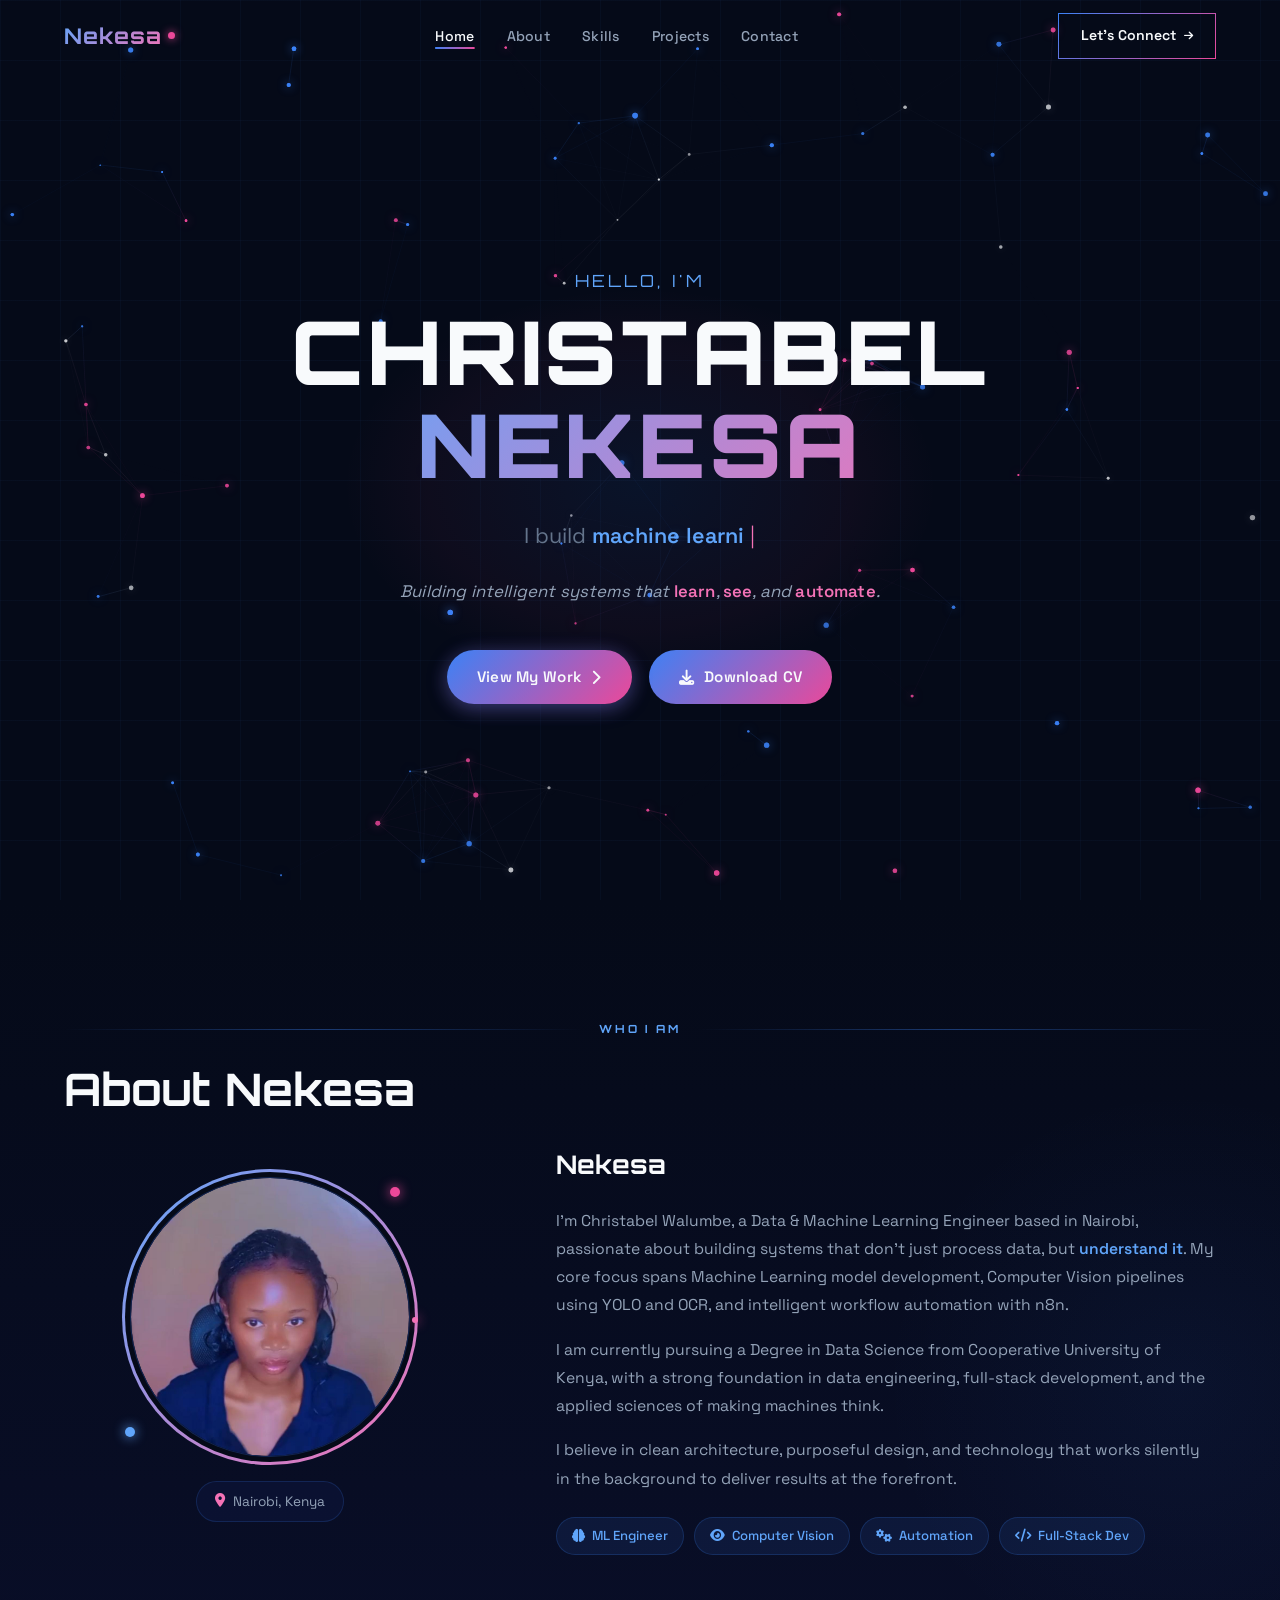
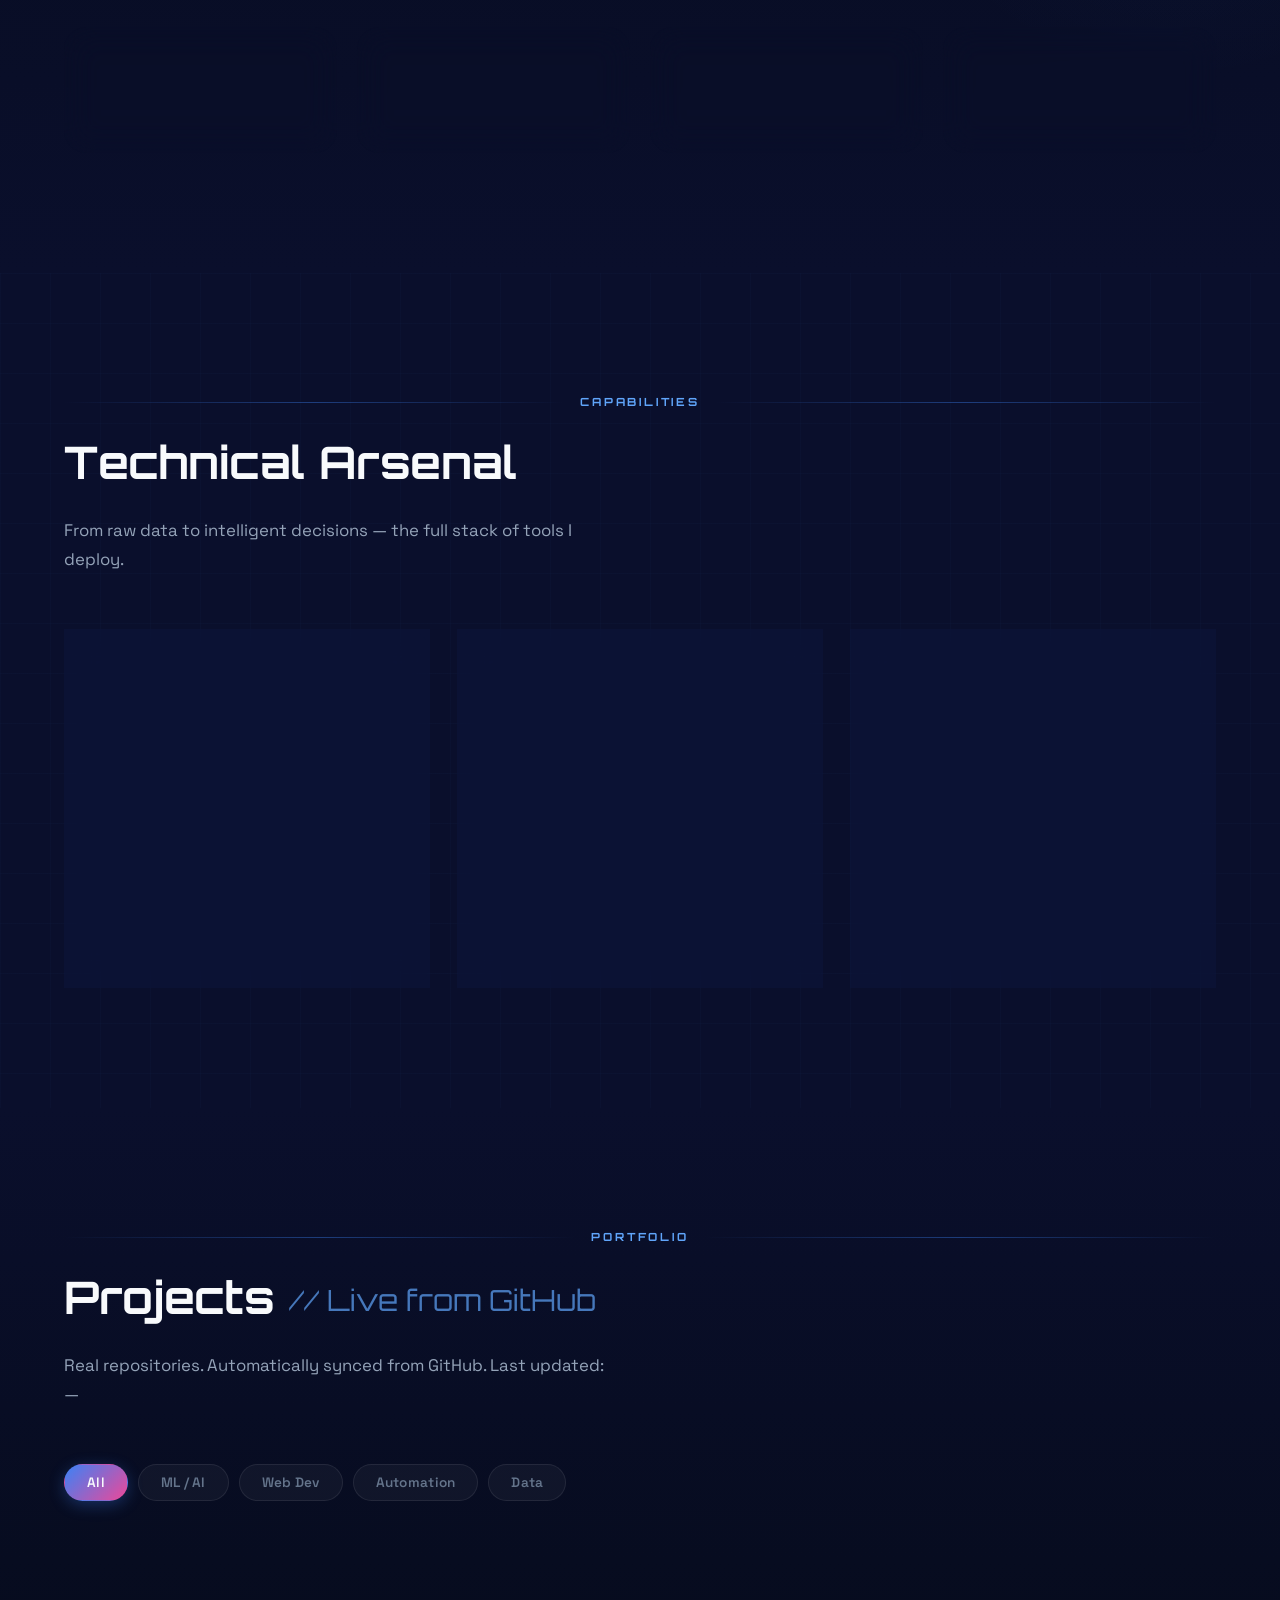
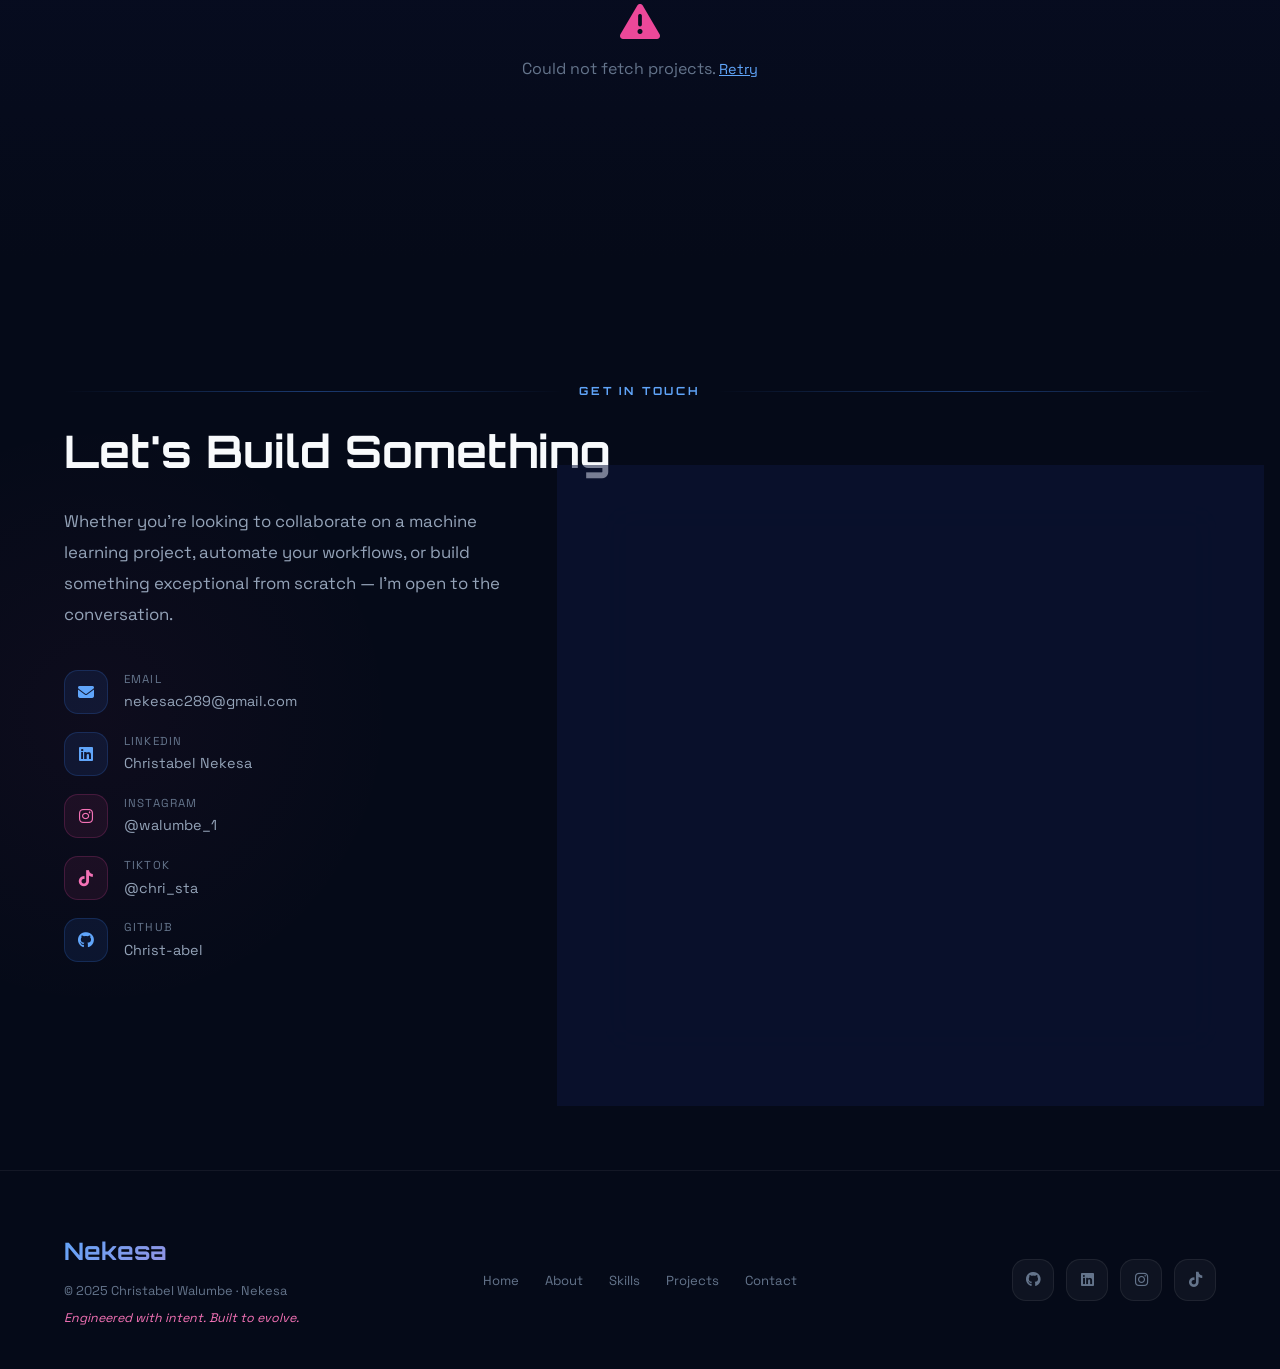
==== index.html @ a4748627 "Initialize portfolio project with profile photo and documentation" ====
<!DOCTYPE html>
<html lang="en">

<head>
  <meta charset="UTF-8" />
  <meta name="viewport" content="width=device-width, initial-scale=1.0" />
  <title>Christabel Nekesa | ML Engineer &amp; Developer</title>
  <meta name="description"
    content="Christabel Walumbe (Nekesa) — Data &amp; Machine Learning Engineer, Computer Vision Specialist, and Automation Architect based in Nairobi. Building intelligent systems that learn, see, and automate." />
  <meta name="keywords"
    content="Machine Learning Engineer, Data Engineer, Computer Vision, YOLO, n8n Automation, Python, React, Nairobi, Kenya, Software Developer" />
  <meta name="author" content="Christabel Walumbe Nekesa" />

  <!-- Open Graph -->
  <meta property="og:title" content="Christabel Nekesa | ML Engineer &amp; Developer" />
  <meta property="og:description"
    content="Building intelligent systems that learn, see, and automate. ML Engineer · Computer Vision · Automation Architect." />
  <meta property="og:type" content="website" />
  <meta property="og:url" content="https://nekesa.dev" />
  <meta property="og:image" content="./assets/og-image.png" />

  <!-- Twitter Card -->
  <meta name="twitter:card" content="summary_large_image" />
  <meta name="twitter:title" content="Christabel Nekesa | ML Engineer &amp; Developer" />
  <meta name="twitter:description" content="Building intelligent systems that learn, see, and automate." />

  <!-- Fonts -->
  <link rel="preconnect" href="https://fonts.googleapis.com" />
  <link rel="preconnect" href="https://fonts.gstatic.com" crossorigin />
  <link
    href="https://fonts.googleapis.com/css2?family=Orbitron:wght@400;600;700;900&family=Space+Grotesk:wght@300;400;500;600;700&family=Inter:wght@300;400;500;600&display=swap"
    rel="stylesheet" />

  <!-- Icons -->
  <link rel="stylesheet" href="https://cdnjs.cloudflare.com/ajax/libs/font-awesome/6.5.0/css/all.min.css" />

  <!-- Styles -->
  <link rel="stylesheet" href="./css/style.css" />
</head>

<body>

  <!-- ============================================================ NAVBAR -->
  <nav class="navbar" id="navbar" role="navigation" aria-label="Main navigation">
    <div class="nav-container">
      <a href="#home" class="nav-logo" aria-label="Nekesa Home">
        <span class="logo-text">Nekesa</span>
        <span class="logo-dot"></span>
      </a>

      <ul class="nav-links" id="nav-links" role="list">
        <li><a href="#home" class="nav-link active" data-section="home">Home</a></li>
        <li><a href="#about" class="nav-link" data-section="about">About</a></li>
        <li><a href="#skills" class="nav-link" data-section="skills">Skills</a></li>
        <li><a href="#projects" class="nav-link" data-section="projects">Projects</a></li>
        <li><a href="#contact" class="nav-link" data-section="contact">Contact</a></li>
      </ul>

      <a href="#contact" class="nav-cta" id="nav-cta-btn" aria-label="Let's Connect">
        <span>Let's Connect</span>
        <i class="fas fa-arrow-right" aria-hidden="true"></i>
      </a>

      <button class="hamburger" id="hamburger" aria-label="Toggle mobile menu" aria-expanded="false"
        aria-controls="nav-links">
        <span class="ham-line"></span>
        <span class="ham-line"></span>
        <span class="ham-line"></span>
      </button>
    </div>
  </nav>

  <!-- ============================================================ MOBILE MENU OVERLAY -->
  <div class="mobile-menu-overlay" id="mobile-overlay" aria-hidden="true">
    <ul class="mobile-nav-links" role="list">
      <li><a href="#home" class="mobile-nav-link">Home</a></li>
      <li><a href="#about" class="mobile-nav-link">About</a></li>
      <li><a href="#skills" class="mobile-nav-link">Skills</a></li>
      <li><a href="#projects" class="mobile-nav-link">Projects</a></li>
      <li><a href="#contact" class="mobile-nav-link">Contact</a></li>
    </ul>
    <a href="#contact" class="mobile-cta">Let's Connect</a>
  </div>

  <!-- ============================================================ HERO -->
  <section class="hero" id="home" aria-label="Hero section">
    <canvas id="hero-canvas" aria-hidden="true"></canvas>
    <div class="hero-grid-overlay" aria-hidden="true"></div>

    <div class="hero-content">
      <div class="hero-greeting" data-aos="fade-up" data-aos-delay="100">
        <span class="greeting-line">Hello, I'm</span>
      </div>

      <h1 class="hero-name" data-aos="fade-up" data-aos-delay="200">
        CHRISTABEL<br /><span class="name-accent">NEKESA</span>
      </h1>

      <div class="hero-typewriter" data-aos="fade-up" data-aos-delay="400" aria-live="polite">
        <span class="typewriter-prefix">I build </span>
        <span class="typewriter-text" id="typewriter-text" aria-label="Dynamic role title"></span>
        <span class="typewriter-cursor" aria-hidden="true">|</span>
      </div>

      <p class="hero-tagline" data-aos="fade-up" data-aos-delay="600">
        Building intelligent systems that <em>learn</em>, <em>see</em>, and <em>automate</em>.
      </p>

      <div class="hero-ctas" data-aos="fade-up" data-aos-delay="800">
        <a href="#projects" class="btn btn-primary" id="view-work-btn">
          <span>View My Work</span>
          <i class="fas fa-chevron-right" aria-hidden="true"></i>
        </a>
        <a href="./assets/CV_Christabel_Nekesa.html" class="btn btn-secondary" id="download-cv-btn"
          download="CV_Christabel_Nekesa.html" target="_blank" aria-label="Download CV">
          <i class="fas fa-download" aria-hidden="true"></i>
          <span>Download CV</span>
        </a>
      </div>
    </div>

  </section>

  <!-- ============================================================ ABOUT -->
  <section class="about section" id="about" aria-label="About section">
    <div class="section-bg-decoration" aria-hidden="true"></div>
    <div class="container">
      <div class="section-label" data-aos="fade-up">
        <span class="label-line"></span>
        <span class="label-text">WHO I AM</span>
        <span class="label-line"></span>
      </div>
      <h2 class="section-title" data-aos="fade-up" data-aos-delay="100">About Nekesa</h2>

      <div class="about-grid">
        <!-- Left: Photo -->
        <div class="about-photo-col" data-aos="fade-right" data-aos-delay="200">
          <div class="photo-wrapper">
            <div class="photo-ring" aria-hidden="true"></div>
            <div class="photo-placeholder" aria-label="Profile photo of Christabel Nekesa">
              <img src="./assets/profile.jpeg" alt="Christabel Nekesa — ML Engineer & Developer" class="profile-photo"
                width="280" height="280" />
            </div>
            <div class="photo-decorations" aria-hidden="true">
              <div class="deco-dot deco-dot-1"></div>
              <div class="deco-dot deco-dot-2"></div>
              <div class="deco-dot deco-dot-3"></div>
              <div class="deco-circuit"></div>
            </div>
          </div>

          <div class="location-badge" data-aos="fade-up" data-aos-delay="400">
            <i class="fas fa-map-marker-alt" aria-hidden="true"></i>
            <span>Nairobi, Kenya</span>
          </div>
        </div>

        <!-- Right: Bio -->
        <div class="about-bio-col" data-aos="fade-left" data-aos-delay="300">
          <div class="bio-header">
            <h3 class="bio-name">Nekesa</h3>
          </div>

          <p class="bio-text">
            I'm Christabel Walumbe, a Data &amp; Machine Learning Engineer based in Nairobi, passionate about building
            systems that don't just process data, but <strong>understand it</strong>. My core focus spans Machine
            Learning model development, Computer Vision pipelines using YOLO and OCR, and intelligent workflow
            automation with n8n.
          </p>
          <p class="bio-text">
            I am currently pursuing a Degree in Data Science from Cooperative University of Kenya, with a strong
            foundation in data engineering, full-stack development, and the applied sciences of making machines think.
          </p>
          <p class="bio-text">
            I believe in clean architecture, purposeful design, and technology that works silently in the background to
            deliver results at the forefront.
          </p>

          <div class="bio-tags">
            <span class="bio-tag"><i class="fas fa-brain" aria-hidden="true"></i> ML Engineer</span>
            <span class="bio-tag"><i class="fas fa-eye" aria-hidden="true"></i> Computer Vision</span>
            <span class="bio-tag"><i class="fas fa-cogs" aria-hidden="true"></i> Automation</span>
            <span class="bio-tag"><i class="fas fa-code" aria-hidden="true"></i> Full-Stack Dev</span>
          </div>
        </div>
      </div>

      <!-- Stat Cards -->
      <div class="stat-cards" data-aos="fade-up" data-aos-delay="400">
        <div class="stat-card glass-card" id="stat-ml">
          <div class="stat-icon"><i class="fas fa-brain" aria-hidden="true"></i></div>
          <div class="stat-content">
            <div class="stat-number" data-target="12">0</div>
            <div class="stat-label">ML &amp; Computer Vision Projects</div>
          </div>
        </div>
        <div class="stat-card glass-card" id="stat-automation">
          <div class="stat-icon"><i class="fas fa-robot" aria-hidden="true"></i></div>
          <div class="stat-content">
            <div class="stat-number" data-target="20">0</div>
            <div class="stat-label">n8n Automation Workflows</div>
          </div>
        </div>
        <div class="stat-card glass-card" id="stat-web">
          <div class="stat-icon"><i class="fas fa-globe" aria-hidden="true"></i></div>
          <div class="stat-content">
            <div class="stat-number" data-target="15">0</div>
            <div class="stat-label">Web &amp; Software Applications</div>
          </div>
        </div>
        <div class="stat-card glass-card" id="stat-learning">
          <div class="stat-icon"><i class="fas fa-graduation-cap" aria-hidden="true"></i></div>
          <div class="stat-content">
            <div class="stat-badge">ACTIVE</div>
            <div class="stat-label">Currently Levelling Up</div>
          </div>
        </div>
      </div>
    </div>
  </section>

  <!-- ============================================================ SKILLS -->
  <section class="skills section" id="skills" aria-label="Skills section">
    <div class="skills-bg" aria-hidden="true"></div>
    <div class="container">
      <div class="section-label" data-aos="fade-up">
        <span class="label-line"></span>
        <span class="label-text">CAPABILITIES</span>
        <span class="label-line"></span>
      </div>
      <h2 class="section-title" data-aos="fade-up" data-aos-delay="100">Technical Arsenal</h2>
      <p class="section-subtitle" data-aos="fade-up" data-aos-delay="150">
        From raw data to intelligent decisions — the full stack of tools I deploy.
      </p>

      <div class="skills-clusters">

        <!-- Cluster 1: Data & ML -->
        <div class="skill-cluster" data-aos="fade-up" data-aos-delay="200">
          <div class="cluster-header">
            <div class="cluster-icon cluster-icon-blue">
              <i class="fas fa-brain" aria-hidden="true"></i>
            </div>
            <h3 class="cluster-title">Data &amp; Machine Learning</h3>
          </div>
          <div class="skill-tags" role="list">
            <span class="skill-tag" role="listitem">Python</span>
            <span class="skill-tag" role="listitem">TensorFlow</span>
            <span class="skill-tag" role="listitem">PyTorch</span>
            <span class="skill-tag" role="listitem">Scikit-learn</span>
            <span class="skill-tag" role="listitem">Pandas</span>
            <span class="skill-tag" role="listitem">NumPy</span>
            <span class="skill-tag" role="listitem">OpenCV</span>
            <span class="skill-tag skill-tag-pink" role="listitem">YOLO v5/v8</span>
            <span class="skill-tag skill-tag-pink" role="listitem">OCR (Tesseract / EasyOCR)</span>
            <span class="skill-tag" role="listitem">Jupyter</span>
            <span class="skill-tag" role="listitem">MLflow</span>
          </div>
        </div>

        <!-- Cluster 2: Engineering & Dev -->
        <div class="skill-cluster" data-aos="fade-up" data-aos-delay="300">
          <div class="cluster-header">
            <div class="cluster-icon cluster-icon-pink">
              <i class="fas fa-code" aria-hidden="true"></i>
            </div>
            <h3 class="cluster-title">Engineering &amp; Development</h3>
          </div>
          <div class="skill-tags" role="list">
            <span class="skill-tag" role="listitem">JavaScript</span>
            <span class="skill-tag" role="listitem">React</span>
            <span class="skill-tag" role="listitem">Node.js</span>
            <span class="skill-tag skill-tag-pink" role="listitem">FastAPI</span>
            <span class="skill-tag" role="listitem">Flask</span>
            <span class="skill-tag" role="listitem">PostgreSQL</span>
            <span class="skill-tag" role="listitem">MongoDB</span>
            <span class="skill-tag" role="listitem">Docker</span>
            <span class="skill-tag" role="listitem">Git / GitHub</span>
            <span class="skill-tag skill-tag-pink" role="listitem">REST APIs</span>
          </div>
        </div>

        <!-- Cluster 3: Automation & Infra -->
        <div class="skill-cluster" data-aos="fade-up" data-aos-delay="400">
          <div class="cluster-header">
            <div class="cluster-icon cluster-icon-blue">
              <i class="fas fa-cogs" aria-hidden="true"></i>
            </div>
            <h3 class="cluster-title">Automation &amp; Infrastructure</h3>
          </div>
          <div class="skill-tags" role="list">
            <span class="skill-tag skill-tag-pink" role="listitem">n8n</span>
            <span class="skill-tag" role="listitem">Webhooks</span>
            <span class="skill-tag" role="listitem">API Integrations</span>
            <span class="skill-tag" role="listitem">GitHub Actions</span>
            <span class="skill-tag" role="listitem">Linux</span>
            <span class="skill-tag" role="listitem">AWS (Basics)</span>
            <span class="skill-tag" role="listitem">GCP (Basics)</span>
          </div>
        </div>
      </div>
    </div>
  </section>

  <!-- ============================================================ PROJECTS -->
  <section class="projects section" id="projects" aria-label="Projects section">
    <div class="container">
      <div class="section-label" data-aos="fade-up">
        <span class="label-line"></span>
        <span class="label-text">PORTFOLIO</span>
        <span class="label-line"></span>
      </div>
      <h2 class="section-title" data-aos="fade-up" data-aos-delay="100">
        Projects <span class="title-comment">// Live from GitHub</span>
      </h2>
      <p class="section-subtitle" data-aos="fade-up" data-aos-delay="150">
        Real repositories. Automatically synced from GitHub. Last updated: <span id="last-updated"
          aria-live="polite">—</span>
      </p>

      <!-- Filter Bar -->
      <div class="project-filters" data-aos="fade-up" data-aos-delay="200" role="group"
        aria-label="Filter projects by category">
        <button class="filter-btn active" data-filter="all" id="filter-all">All</button>
        <button class="filter-btn" data-filter="ml" id="filter-ml">ML / AI</button>
        <button class="filter-btn" data-filter="web" id="filter-web">Web Dev</button>
        <button class="filter-btn" data-filter="automation" id="filter-automation">Automation</button>
        <button class="filter-btn" data-filter="data" id="filter-data">Data</button>
      </div>

      <!-- Project Grid -->
      <div class="projects-grid" id="projects-grid" role="list" aria-label="Project cards">
        <!-- Skeleton loaders shown on first load -->
        <div class="project-skeleton glass-card" aria-hidden="true"></div>
        <div class="project-skeleton glass-card" aria-hidden="true"></div>
        <div class="project-skeleton glass-card" aria-hidden="true"></div>
        <div class="project-skeleton glass-card" aria-hidden="true"></div>
        <div class="project-skeleton glass-card" aria-hidden="true"></div>
        <div class="project-skeleton glass-card" aria-hidden="true"></div>
      </div>

      <!-- Error State -->
      <div class="projects-error" id="projects-error" aria-live="polite" style="display:none;">
        <i class="fas fa-exclamation-triangle" aria-hidden="true"></i>
        <p>Could not fetch projects. <button onclick="fetchGitHubRepos(true)" id="retry-projects-btn">Retry</button></p>
      </div>

      <!-- Empty State -->
      <div class="projects-empty" id="projects-empty" style="display:none;">
        <i class="fas fa-folder-open" aria-hidden="true"></i>
        <p>No projects found for this filter.</p>
      </div>
    </div>
  </section>

  <!-- ============================================================ CONTACT -->
  <section class="contact section" id="contact" aria-label="Contact section">
    <div class="contact-bg" aria-hidden="true"></div>
    <div class="container">
      <div class="section-label" data-aos="fade-up">
        <span class="label-line"></span>
        <span class="label-text">GET IN TOUCH</span>
        <span class="label-line"></span>
      </div>
      <h2 class="section-title" data-aos="fade-up" data-aos-delay="100">Let's Build Something</h2>

      <div class="contact-grid">
        <!-- Left: Info -->
        <div class="contact-info" data-aos="fade-right" data-aos-delay="200">
          <p class="contact-pitch">
            Whether you're looking to collaborate on a machine learning project, automate your workflows, or build
            something exceptional from scratch — I'm open to the conversation.
          </p>

          <ul class="contact-details" role="list">
            <li class="contact-item">
              <div class="contact-icon-wrap">
                <i class="fas fa-envelope" aria-hidden="true"></i>
              </div>
              <div class="contact-text">
                <span class="contact-label">Email</span>
                <a href="mailto:nekesac289@gmail.com" class="contact-link">nekesac289@gmail.com</a>
              </div>
            </li>
            <li class="contact-item">
              <div class="contact-icon-wrap">
                <i class="fab fa-linkedin" aria-hidden="true"></i>
              </div>
              <div class="contact-text">
                <span class="contact-label">LinkedIn</span>
                <a href="https://www.linkedin.com/in/christabel-nekesa-a18534292" target="_blank"
                  rel="noopener noreferrer" class="contact-link">Christabel Nekesa</a>
              </div>
            </li>
            <li class="contact-item">
              <div class="contact-icon-wrap contact-icon-pink">
                <i class="fab fa-instagram" aria-hidden="true"></i>
              </div>
              <div class="contact-text">
                <span class="contact-label">Instagram</span>
                <a href="https://www.instagram.com/walumbe_1" target="_blank" rel="noopener noreferrer"
                  class="contact-link">@walumbe_1</a>
              </div>
            </li>
            <li class="contact-item">
              <div class="contact-icon-wrap contact-icon-pink">
                <i class="fab fa-tiktok" aria-hidden="true"></i>
              </div>
              <div class="contact-text">
                <span class="contact-label">TikTok</span>
                <a href="https://tiktok.com/@chri_sta" target="_blank" rel="noopener noreferrer"
                  class="contact-link">@chri_sta</a>
              </div>
            </li>
            <li class="contact-item">
              <div class="contact-icon-wrap">
                <i class="fab fa-github" aria-hidden="true"></i>
              </div>
              <div class="contact-text">
                <span class="contact-label">GitHub</span>
                <a href="https://github.com/Christ-abel" target="_blank" rel="noopener noreferrer"
                  class="contact-link">Christ-abel</a>
              </div>
            </li>
          </ul>
        </div>

        <!-- Right: Form -->
        <div class="contact-form-wrap" data-aos="fade-left" data-aos-delay="300">
          <form class="contact-form glass-card" id="contact-form" action="https://formspree.io/f/meevrdwb" method="POST"
            aria-label="Contact form">
            <div class="form-row">
              <div class="form-group">
                <label for="contact-name" class="form-label">Name</label>
                <input type="text" id="contact-name" name="name" class="form-input" placeholder="Your full name"
                  required autocomplete="name" />
              </div>
              <div class="form-group">
                <label for="contact-email" class="form-label">Email</label>
                <input type="email" id="contact-email" name="email" class="form-input" placeholder="your@email.com"
                  required autocomplete="email" />
              </div>
            </div>
            <div class="form-group">
              <label for="contact-subject" class="form-label">Subject</label>
              <input type="text" id="contact-subject" name="subject" class="form-input" placeholder="What's this about?"
                required />
            </div>
            <div class="form-group">
              <label for="contact-message" class="form-label">Message</label>
              <textarea id="contact-message" name="message" class="form-input form-textarea"
                placeholder="Tell me about your project, idea, or collaboration..." rows="5" required></textarea>
            </div>

            <input type="hidden" name="_subject" value="New message from Nekesa Portfolio" />

            <button type="submit" class="btn btn-primary btn-full" id="send-message-btn">
              <span class="btn-text">Send Message</span>
              <i class="fas fa-paper-plane" aria-hidden="true"></i>
            </button>

            <div class="form-feedback" id="form-feedback" aria-live="polite"></div>
          </form>
        </div>
      </div>
    </div>
  </section>

  <!-- ============================================================ FOOTER -->
  <footer class="footer" aria-label="Footer">
    <div class="container footer-container">
      <div class="footer-left">
        <a href="#home" class="footer-logo">Nekesa</a>
        <p class="footer-copy">© 2025 Christabel Walumbe · Nekesa</p>
        <p class="footer-tagline"><em>Engineered with intent. Built to evolve.</em></p>
      </div>

      <div class="footer-center">
        <nav aria-label="Footer navigation">
          <ul class="footer-links" role="list">
            <li><a href="#home" class="footer-link">Home</a></li>
            <li><a href="#about" class="footer-link">About</a></li>
            <li><a href="#skills" class="footer-link">Skills</a></li>
            <li><a href="#projects" class="footer-link">Projects</a></li>
            <li><a href="#contact" class="footer-link">Contact</a></li>
          </ul>
        </nav>
      </div>

      <div class="footer-right">
        <div class="footer-socials">
          <a href="https://github.com/Christ-abel" target="_blank" rel="noopener noreferrer" class="social-icon"
            aria-label="GitHub">
            <i class="fab fa-github" aria-hidden="true"></i>
          </a>
          <a href="https://www.linkedin.com/in/christabel-nekesa-a18534292" target="_blank" rel="noopener noreferrer"
            class="social-icon" aria-label="LinkedIn">
            <i class="fab fa-linkedin" aria-hidden="true"></i>
          </a>
          <a href="https://www.instagram.com/walumbe_1" target="_blank" rel="noopener noreferrer" class="social-icon"
            aria-label="Instagram">
            <i class="fab fa-instagram" aria-hidden="true"></i>
          </a>
          <a href="https://tiktok.com/@chri_sta" target="_blank" rel="noopener noreferrer" class="social-icon"
            aria-label="TikTok">
            <i class="fab fa-tiktok" aria-hidden="true"></i>
          </a>
        </div>
      </div>
    </div>
  </footer>

  <!-- Scripts -->
  <script src="./js/canvas.js"></script>
  <script src="./js/main.js"></script>
  <script src="./js/github.js"></script>
</body>

</html>
---- css/style.css ----
/* ============================================================
   NEKESA PORTFOLIO — STYLE SYSTEM
   ============================================================ */

/* ---- 1. DESIGN TOKENS ------------------------------------ */
:root {
  --bg-deep:        #050A18;
  --bg-dark:        #0A0F2C;
  --bg-card:        rgba(10, 15, 44, 0.65);
  --bg-card-hover:  rgba(16, 23, 58, 0.85);

  --blue-400:       #60A5FA;
  --blue-500:       #3B82F6;
  --blue-600:       #2563EB;
  --pink-400:       #F472B6;
  --pink-500:       #EC4899;
  --pink-600:       #DB2777;

  --text-white:     #F8FAFC;
  --text-muted:     #94A3B8;
  --text-dim:       #64748B;

  --gradient-bp:    linear-gradient(135deg, var(--blue-500), var(--pink-500));
  --gradient-pb:    linear-gradient(135deg, var(--pink-500), var(--blue-500));
  --gradient-hero:  linear-gradient(135deg, var(--blue-400) 0%, var(--pink-400) 100%);

  --glass-bg:       rgba(14, 22, 60, 0.55);
  --glass-border:   rgba(59, 130, 246, 0.18);
  --glass-blur:     blur(16px);

  --border-subtle:  rgba(255,255,255,0.06);
  --border-glow:    rgba(59,130,246,0.35);

  --shadow-glow-blue: 0 0 40px rgba(59,130,246,0.22), 0 0 80px rgba(59,130,246,0.08);
  --shadow-glow-pink: 0 0 40px rgba(236,72,153,0.22), 0 0 80px rgba(236,72,153,0.08);
  --shadow-card:      0 8px 32px rgba(0,0,0,0.45), 0 0 0 1px var(--glass-border);

  --font-display:   'Orbitron', 'Space Grotesk', sans-serif;
  --font-body:      'Space Grotesk', 'Inter', sans-serif;
  --font-mono:      'Inter', monospace;

  --radius-sm:      8px;
  --radius-md:      14px;
  --radius-lg:      22px;
  --radius-pill:    999px;

  --transition-fast:   0.18s ease;
  --transition-base:   0.3s ease;
  --transition-slow:   0.55s cubic-bezier(0.23, 1, 0.32, 1);

  --nav-h:          72px;
  --section-pad:    120px;
}

/* ---- 2. RESET & BASE ------------------------------------- */
*, *::before, *::after { box-sizing: border-box; margin: 0; padding: 0; }
html { scroll-behavior: smooth; font-size: 16px; }
body {
  background: var(--bg-deep);
  color: var(--text-white);
  font-family: var(--font-body);
  line-height: 1.7;
  overflow-x: hidden;
  -webkit-font-smoothing: antialiased;
}
a { color: inherit; text-decoration: none; }
ul { list-style: none; }
img { display: block; max-width: 100%; }
button { cursor: pointer; font-family: inherit; border: none; background: none; }

.container {
  max-width: 1200px;
  margin: 0 auto;
  padding: 0 24px;
  position: relative;
  z-index: 1;
}
.section { padding: var(--section-pad) 0; position: relative; overflow: hidden; }

/* ---- 3. SCROLLBAR ---------------------------------------- */
::-webkit-scrollbar { width: 6px; }
::-webkit-scrollbar-track { background: var(--bg-deep); }
::-webkit-scrollbar-thumb { background: var(--blue-500); border-radius: 3px; }

/* ---- 4. SELECTION ---------------------------------------- */
::selection { background: rgba(59,130,246,0.3); color: var(--text-white); }

/* ============================================================
   COMPONENTS
   ============================================================ */

/* ---- GLASS CARD ------------------------------------------ */
.glass-card {
  background: var(--glass-bg);
  border: 1px solid var(--glass-border);
  backdrop-filter: var(--glass-blur);
  -webkit-backdrop-filter: var(--glass-blur);
  border-radius: var(--radius-lg);
  box-shadow: var(--shadow-card);
}

/* ---- BUTTONS --------------------------------------------- */
.btn {
  display: inline-flex;
  align-items: center;
  gap: 10px;
  padding: 14px 30px;
  border-radius: var(--radius-pill);
  font-family: var(--font-body);
  font-size: 0.95rem;
  font-weight: 600;
  letter-spacing: 0.02em;
  transition: all var(--transition-base);
  position: relative;
  overflow: hidden;
  white-space: nowrap;
}
.btn::before {
  content: '';
  position: absolute;
  inset: 0;
  background: rgba(255,255,255,0.06);
  opacity: 0;
  transition: opacity var(--transition-fast);
}
.btn:hover::before { opacity: 1; }

.btn-primary {
  background: var(--gradient-bp);
  color: var(--text-white);
  box-shadow: 0 4px 20px rgba(59,130,246,0.35), 0 4px 20px rgba(236,72,153,0.2);
}
.btn-primary:hover {
  transform: translateY(-2px);
  box-shadow: 0 8px 32px rgba(59,130,246,0.5), 0 8px 32px rgba(236,72,153,0.3);
}
.btn-secondary {
  background: transparent;
  color: var(--text-white);
  border: 1.5px solid transparent;
  background-clip: padding-box;
  position: relative;
}
.btn-secondary::after {
  content: '';
  position: absolute;
  inset: -1.5px;
  border-radius: inherit;
  background: var(--gradient-bp);
  z-index: -1;
}
.btn-secondary:hover {
  background: rgba(59,130,246,0.08);
  transform: translateY(-2px);
}
.btn-full { width: 100%; justify-content: center; }

/* ---- SECTION LABELS -------------------------------------- */
.section-label {
  display: flex;
  align-items: center;
  gap: 16px;
  margin-bottom: 12px;
}
.label-text {
  font-family: var(--font-display);
  font-size: 0.7rem;
  font-weight: 700;
  letter-spacing: 0.25em;
  color: var(--blue-400);
  white-space: nowrap;
}
.label-line {
  flex: 1;
  height: 1px;
  background: linear-gradient(90deg, transparent, var(--blue-500), transparent);
  opacity: 0.4;
}

/* ---- SECTION TITLES -------------------------------------- */
.section-title {
  font-family: var(--font-display);
  font-size: clamp(1.8rem, 3.5vw, 2.8rem);
  font-weight: 700;
  color: var(--text-white);
  margin-bottom: 16px;
}
.section-subtitle {
  font-size: 1.05rem;
  color: var(--text-muted);
  max-width: 540px;
  margin-bottom: 56px;
}
.title-comment {
  color: var(--blue-400);
  font-size: 0.65em;
  font-weight: 400;
  opacity: 0.7;
  vertical-align: middle;
}

/* AOS-like animation system */
/* Only hides elements when JS is running AND viewport is real (not 0x0) */
body.js-ready [data-aos]:not(.aos-visible) {
  opacity: 0;
  transform: translateY(24px);
  transition: opacity 0.65s ease, transform 0.65s cubic-bezier(0.23,1,0.32,1);
}
body.js-ready [data-aos="fade-right"]:not(.aos-visible) { transform: translateX(-30px); }
body.js-ready [data-aos="fade-left"]:not(.aos-visible)  { transform: translateX(30px); }

[data-aos].aos-visible {
  opacity: 1 !important;
  transform: none !important;
}
[data-aos][data-aos-delay="100"] { transition-delay: 0.1s; }
[data-aos][data-aos-delay="150"] { transition-delay: 0.15s; }
[data-aos][data-aos-delay="200"] { transition-delay: 0.2s; }
[data-aos][data-aos-delay="300"] { transition-delay: 0.3s; }
[data-aos][data-aos-delay="400"] { transition-delay: 0.4s; }
[data-aos][data-aos-delay="600"] { transition-delay: 0.6s; }
[data-aos][data-aos-delay="800"] { transition-delay: 0.8s; }

/* Hero content is always visible regardless */
.hero [data-aos] {
  opacity: 1 !important;
  transform: none !important;
  transition: none !important;
}

/* ============================================================
   NAVBAR
   ============================================================ */
.navbar {
  position: fixed;
  top: 0;
  left: 0;
  right: 0;
  z-index: 1000;
  height: var(--nav-h);
  transition: all var(--transition-base);
}
.navbar.scrolled {
  background: rgba(5,10,24,0.88);
  backdrop-filter: blur(20px);
  -webkit-backdrop-filter: blur(20px);
  border-bottom: 1px solid var(--border-subtle);
  box-shadow: 0 4px 30px rgba(0,0,0,0.3);
}
.nav-container {
  max-width: 1200px;
  margin: 0 auto;
  padding: 0 24px;
  height: 100%;
  display: flex;
  align-items: center;
  justify-content: space-between;
  gap: 32px;
}

/* Logo */
.nav-logo {
  display: flex;
  align-items: center;
  gap: 6px;
  flex-shrink: 0;
}
.logo-text {
  font-family: var(--font-display);
  font-size: 1.35rem;
  font-weight: 700;
  background: var(--gradient-hero);
  -webkit-background-clip: text;
  -webkit-text-fill-color: transparent;
  background-clip: text;
  letter-spacing: 0.05em;
}
.logo-dot {
  width: 7px;
  height: 7px;
  border-radius: 50%;
  background: var(--pink-500);
  box-shadow: 0 0 8px var(--pink-500);
  animation: pulse-dot 2s ease-in-out infinite;
}
@keyframes pulse-dot {
  0%, 100% { transform: scale(1); opacity: 1; }
  50% { transform: scale(1.5); opacity: 0.6; }
}

/* Nav Links */
.nav-links {
  display: flex;
  align-items: center;
  gap: 4px;
}
.nav-link {
  font-size: 0.88rem;
  font-weight: 500;
  color: var(--text-muted);
  padding: 8px 14px;
  border-radius: var(--radius-sm);
  transition: all var(--transition-fast);
  position: relative;
  letter-spacing: 0.02em;
}
.nav-link::after {
  content: '';
  position: absolute;
  bottom: 4px;
  left: 50%;
  transform: translateX(-50%) scaleX(0);
  width: 60%;
  height: 2px;
  background: var(--gradient-bp);
  border-radius: 1px;
  transition: transform var(--transition-fast);
}
.nav-link:hover, .nav-link.active { color: var(--text-white); }
.nav-link:hover::after, .nav-link.active::after { transform: translateX(-50%) scaleX(1); }

/* CTA */
.nav-cta {
  display: flex;
  align-items: center;
  gap: 8px;
  padding: 10px 22px;
  border-radius: var(--radius-pill);
  font-size: 0.88rem;
  font-weight: 600;
  color: var(--text-white);
  border: 1.5px solid;
  border-image: var(--gradient-bp) 1;
  position: relative;
  overflow: hidden;
  transition: all var(--transition-base);
  flex-shrink: 0;
}
.nav-cta::before {
  content: '';
  position: absolute;
  inset: 0;
  background: var(--gradient-bp);
  opacity: 0;
  transition: opacity var(--transition-base);
}
.nav-cta:hover::before { opacity: 0.15; }
.nav-cta i { font-size: 0.75em; transition: transform var(--transition-fast); }
.nav-cta:hover i { transform: translateX(3px); }

/* Hamburger */
.hamburger {
  display: none;
  flex-direction: column;
  gap: 5px;
  padding: 6px;
  border-radius: var(--radius-sm);
  transition: background var(--transition-fast);
}
.hamburger:hover { background: rgba(255,255,255,0.05); }
.ham-line {
  display: block;
  width: 24px;
  height: 2px;
  background: var(--text-white);
  border-radius: 1px;
  transition: all 0.3s ease;
}
.hamburger.open .ham-line:nth-child(1) { transform: translateY(7px) rotate(45deg); }
.hamburger.open .ham-line:nth-child(2) { opacity: 0; transform: scaleX(0); }
.hamburger.open .ham-line:nth-child(3) { transform: translateY(-7px) rotate(-45deg); }

/* Mobile Menu */
.mobile-menu-overlay {
  position: fixed;
  inset: 0;
  z-index: 999;
  background: rgba(5,10,24,0.97);
  backdrop-filter: blur(24px);
  display: flex;
  flex-direction: column;
  align-items: center;
  justify-content: center;
  gap: 12px;
  opacity: 0;
  pointer-events: none;
  transition: opacity 0.35s ease;
}
.mobile-menu-overlay.open { opacity: 1; pointer-events: all; }
.mobile-nav-links { display: flex; flex-direction: column; align-items: center; gap: 8px; }
.mobile-nav-link {
  font-family: var(--font-display);
  font-size: 1.5rem;
  font-weight: 600;
  color: var(--text-muted);
  padding: 12px 32px;
  border-radius: var(--radius-md);
  transition: all var(--transition-base);
  letter-spacing: 0.08em;
}
.mobile-nav-link:hover { color: var(--text-white); background: rgba(59,130,246,0.08); }
.mobile-cta {
  margin-top: 20px;
  padding: 14px 40px;
  border-radius: var(--radius-pill);
  font-size: 1rem;
  font-weight: 600;
  color: var(--text-white);
  background: var(--gradient-bp);
  display: inline-block;
}

/* ============================================================
   HERO SECTION
   ============================================================ */
.hero {
  position: relative;
  min-height: 100vh;
  display: flex;
  align-items: center;
  justify-content: center;
  overflow: hidden;
  padding: var(--nav-h) 24px 0;
}

#hero-canvas {
  position: absolute;
  inset: 0;
  width: 100%;
  height: 100%;
  z-index: 0;
}

.hero-grid-overlay {
  position: absolute;
  inset: 0;
  background-image:
    linear-gradient(rgba(59,130,246,0.04) 1px, transparent 1px),
    linear-gradient(90deg, rgba(59,130,246,0.04) 1px, transparent 1px);
  background-size: 60px 60px;
  z-index: 0;
}

.hero-content {
  position: relative;
  z-index: 2;
  text-align: center;
  max-width: 860px;
  padding: 40px 0;
}

/* Glow orb behind hero text */
.hero-content::before {
  content: '';
  position: absolute;
  top: 50%;
  left: 50%;
  transform: translate(-50%, -50%);
  width: 600px;
  height: 400px;
  border-radius: 50%;
  background: radial-gradient(ellipse, rgba(59,130,246,0.08) 0%, rgba(236,72,153,0.04) 50%, transparent 70%);
  pointer-events: none;
  z-index: -1;
}

.hero-greeting {
  margin-bottom: 10px;
}
.greeting-line {
  font-size: 1.05rem;
  font-weight: 400;
  color: var(--blue-400);
  letter-spacing: 0.18em;
  text-transform: uppercase;
  font-family: var(--font-display);
}

.hero-name {
  font-family: var(--font-display);
  font-size: clamp(2.8rem, 7vw, 5.5rem);
  font-weight: 900;
  line-height: 1.05;
  letter-spacing: 0.04em;
  margin-bottom: 28px;
  color: var(--text-white);
}
.name-accent {
  background: var(--gradient-hero);
  -webkit-background-clip: text;
  -webkit-text-fill-color: transparent;
  background-clip: text;
  display: block;
}

/* Typewriter */
.hero-typewriter {
  font-size: clamp(1rem, 2.2vw, 1.35rem);
  color: var(--text-muted);
  margin-bottom: 20px;
  min-height: 1.8em;
  font-weight: 400;
}
.typewriter-prefix { color: var(--text-dim); }
#typewriter-text {
  color: var(--blue-400);
  font-weight: 600;
}
.typewriter-cursor {
  color: var(--pink-400);
  animation: blink 0.9s step-end infinite;
  font-weight: 300;
}
@keyframes blink { 0%, 100% { opacity: 1; } 50% { opacity: 0; } }

.hero-tagline {
  font-size: 1.05rem;
  color: var(--text-muted);
  margin-bottom: 44px;
  font-style: italic;
  letter-spacing: 0.01em;
}
.hero-tagline em {
  color: var(--pink-400);
  font-style: normal;
  font-weight: 600;
}

.hero-ctas {
  display: flex;
  align-items: center;
  justify-content: center;
  gap: 16px;
  flex-wrap: wrap;
}



/* ============================================================
   ABOUT SECTION
   ============================================================ */
.about { background: linear-gradient(180deg, var(--bg-deep) 0%, var(--bg-dark) 100%); }
.section-bg-decoration {
  position: absolute;
  top: 50%;
  right: -200px;
  transform: translateY(-50%);
  width: 600px;
  height: 600px;
  border-radius: 50%;
  background: radial-gradient(circle, rgba(59,130,246,0.055) 0%, transparent 70%);
  pointer-events: none;
}

.about-grid {
  display: grid;
  grid-template-columns: 1fr 1.6fr;
  gap: 80px;
  align-items: center;
  margin-bottom: 72px;
}

/* Photo column */
.about-photo-col {
  display: flex;
  flex-direction: column;
  align-items: center;
  gap: 24px;
}
.photo-wrapper {
  position: relative;
  width: 280px;
  height: 280px;
}
.photo-ring {
  position: absolute;
  inset: -8px;
  border-radius: 50%;
  background: var(--gradient-hero);
  padding: 3px;
  animation: rotate-ring 8s linear infinite;
  z-index: 0;
}
.photo-ring::after {
  content: '';
  position: absolute;
  inset: 3px;
  border-radius: 50%;
  background: var(--bg-deep);
}
@keyframes rotate-ring {
  from { transform: rotate(0deg); }
  to { transform: rotate(360deg); }
}
.photo-placeholder {
  position: absolute;
  inset: 0;
  border-radius: 50%;
  background: var(--glass-bg);
  border: 1px solid var(--glass-border);
  display: flex;
  align-items: center;
  justify-content: center;
  z-index: 1;
  overflow: hidden;
}
.profile-photo {
  width: 100%;
  height: 100%;
  object-fit: cover;
  object-position: center top;
  border-radius: 50%;
  display: block;
  transition: transform 0.4s ease;
}
.profile-photo:hover { transform: scale(1.04); }
.photo-inner {
  display: flex;
  flex-direction: column;
  align-items: center;
  gap: 10px;
}
.photo-icon { font-size: 3.5rem; color: var(--blue-400); opacity: 0.7; }
.photo-hint { font-size: 0.7rem; color: var(--text-dim); letter-spacing: 0.1em; text-transform: uppercase; }

.photo-decorations { position: absolute; inset: 0; pointer-events: none; }
.deco-dot {
  position: absolute;
  width: 10px;
  height: 10px;
  border-radius: 50%;
  background: var(--pink-500);
  box-shadow: 0 0 12px var(--pink-500);
}
.deco-dot-1 { top: 10px; right: 10px; animation: float-dot 3s ease-in-out infinite; }
.deco-dot-2 { bottom: 20px; left: -5px; background: var(--blue-400); box-shadow: 0 0 12px var(--blue-400); animation: float-dot 4s ease-in-out infinite 1s; }
.deco-dot-3 { top: 50%; right: -8px; width: 6px; height: 6px; background: var(--pink-400); animation: float-dot 2.5s ease-in-out infinite 0.5s; }
@keyframes float-dot {
  0%, 100% { transform: translateY(0); }
  50% { transform: translateY(-10px); }
}

.location-badge {
  display: flex;
  align-items: center;
  gap: 8px;
  padding: 8px 18px;
  border-radius: var(--radius-pill);
  background: var(--glass-bg);
  border: 1px solid var(--glass-border);
  font-size: 0.85rem;
  color: var(--text-muted);
}
.location-badge i { color: var(--pink-400); }

/* Bio column */
.bio-header {
  display: flex;
  align-items: baseline;
  gap: 14px;
  margin-bottom: 20px;
  flex-wrap: wrap;
}
.bio-name {
  font-family: var(--font-display);
  font-size: 1.6rem;
  font-weight: 700;
  color: var(--text-white);
}
.bio-alias {
  font-size: 0.85rem;
  color: var(--pink-400);
  font-style: italic;
  font-family: var(--font-body);
}

.bio-text {
  font-size: 0.98rem;
  color: var(--text-muted);
  line-height: 1.8;
  margin-bottom: 16px;
}
.bio-text strong { color: var(--blue-400); font-weight: 600; }
.editable-field {
  color: var(--pink-400);
  border-bottom: 1px dashed var(--pink-600);
  cursor: pointer;
  transition: color var(--transition-fast);
}
.editable-field:hover { color: var(--pink-300); }

.bio-tags {
  display: flex;
  flex-wrap: wrap;
  gap: 10px;
  margin-top: 24px;
}
.bio-tag {
  display: flex;
  align-items: center;
  gap: 7px;
  padding: 7px 15px;
  border-radius: var(--radius-pill);
  background: rgba(59,130,246,0.1);
  border: 1px solid rgba(59,130,246,0.2);
  font-size: 0.82rem;
  color: var(--blue-400);
  font-weight: 500;
  transition: all var(--transition-fast);
}
.bio-tag:hover {
  background: rgba(59,130,246,0.18);
  border-color: rgba(59,130,246,0.4);
}

/* Stat Cards */
.stat-cards {
  display: grid;
  grid-template-columns: repeat(4, 1fr);
  gap: 20px;
}
.stat-card {
  padding: 28px 22px;
  display: flex;
  gap: 16px;
  align-items: center;
  transition: transform var(--transition-base), box-shadow var(--transition-base);
}
.stat-card:hover {
  transform: translateY(-4px);
  box-shadow: var(--shadow-card), 0 0 30px rgba(59,130,246,0.15);
}
.stat-icon {
  width: 48px;
  height: 48px;
  border-radius: var(--radius-md);
  background: rgba(59,130,246,0.12);
  display: flex;
  align-items: center;
  justify-content: center;
  font-size: 1.3rem;
  color: var(--blue-400);
  flex-shrink: 0;
}
.stat-content { flex: 1; }
.stat-number {
  font-family: var(--font-display);
  font-size: 1.9rem;
  font-weight: 700;
  color: var(--text-white);
  line-height: 1;
  background: var(--gradient-hero);
  -webkit-background-clip: text;
  -webkit-text-fill-color: transparent;
  background-clip: text;
}
.stat-label {
  font-size: 0.78rem;
  color: var(--text-dim);
  margin-top: 5px;
  line-height: 1.3;
}
.stat-badge {
  display: inline-block;
  padding: 3px 10px;
  border-radius: var(--radius-pill);
  background: rgba(236,72,153,0.15);
  border: 1px solid rgba(236,72,153,0.3);
  color: var(--pink-400);
  font-size: 0.68rem;
  font-weight: 700;
  letter-spacing: 0.12em;
  margin-bottom: 6px;
  animation: pulse-badge 2s ease-in-out infinite;
}
@keyframes pulse-badge {
  0%, 100% { box-shadow: 0 0 0 0 rgba(236,72,153,0.2); }
  50% { box-shadow: 0 0 0 6px rgba(236,72,153,0); }
}

/* ============================================================
   SKILLS SECTION
   ============================================================ */
.skills {
  background: var(--bg-dark);
  position: relative;
}
.skills-bg {
  position: absolute;
  inset: 0;
  background-image:
    linear-gradient(rgba(59,130,246,0.025) 1px, transparent 1px),
    linear-gradient(90deg, rgba(59,130,246,0.025) 1px, transparent 1px);
  background-size: 50px 50px;
  pointer-events: none;
}
.skills-clusters {
  display: grid;
  grid-template-columns: repeat(3, 1fr);
  gap: 28px;
}

.skill-cluster {
  background: var(--glass-bg);
  border: 1px solid var(--glass-border);
  backdrop-filter: var(--glass-blur);
  border-radius: var(--radius-lg);
  padding: 34px 28px;
  transition: transform var(--transition-base), box-shadow var(--transition-base), border-color var(--transition-base);
}
.skill-cluster:hover {
  transform: translateY(-6px);
  border-color: rgba(59,130,246,0.35);
  box-shadow: var(--shadow-card), 0 0 40px rgba(59,130,246,0.1);
}

.cluster-header {
  display: flex;
  align-items: center;
  gap: 14px;
  margin-bottom: 24px;
}
.cluster-icon {
  width: 46px;
  height: 46px;
  border-radius: var(--radius-md);
  display: flex;
  align-items: center;
  justify-content: center;
  font-size: 1.2rem;
  flex-shrink: 0;
}
.cluster-icon-blue {
  background: rgba(59,130,246,0.15);
  border: 1px solid rgba(59,130,246,0.25);
  color: var(--blue-400);
}
.cluster-icon-pink {
  background: rgba(236,72,153,0.12);
  border: 1px solid rgba(236,72,153,0.22);
  color: var(--pink-400);
}
.cluster-title {
  font-family: var(--font-body);
  font-size: 1rem;
  font-weight: 600;
  color: var(--text-white);
}

.skill-tags {
  display: flex;
  flex-wrap: wrap;
  gap: 10px;
}
.skill-tag {
  padding: 6px 15px;
  border-radius: var(--radius-pill);
  font-size: 0.8rem;
  font-weight: 500;
  background: rgba(59,130,246,0.08);
  border: 1px solid rgba(59,130,246,0.15);
  color: var(--text-muted);
  cursor: default;
  transition: all var(--transition-fast);
}
.skill-tag:hover {
  background: rgba(59,130,246,0.2);
  border-color: var(--blue-400);
  color: var(--blue-400);
  transform: translateY(-2px);
  box-shadow: 0 4px 15px rgba(59,130,246,0.2);
}
.skill-tag-pink {
  background: rgba(236,72,153,0.06);
  border-color: rgba(236,72,153,0.15);
}
.skill-tag-pink:hover {
  background: rgba(236,72,153,0.18);
  border-color: var(--pink-400);
  color: var(--pink-400);
  box-shadow: 0 4px 15px rgba(236,72,153,0.2);
}

/* ============================================================
   PROJECTS SECTION
   ============================================================ */
.projects { background: linear-gradient(180deg, var(--bg-dark) 0%, var(--bg-deep) 100%); }

.project-filters {
  display: flex;
  align-items: center;
  gap: 10px;
  flex-wrap: wrap;
  margin-bottom: 40px;
}
.filter-btn {
  padding: 9px 22px;
  border-radius: var(--radius-pill);
  font-size: 0.85rem;
  font-weight: 600;
  color: var(--text-dim);
  background: rgba(255,255,255,0.04);
  border: 1px solid rgba(255,255,255,0.08);
  transition: all var(--transition-fast);
  letter-spacing: 0.02em;
}
.filter-btn:hover {
  color: var(--text-white);
  background: rgba(59,130,246,0.1);
  border-color: rgba(59,130,246,0.3);
}
.filter-btn.active {
  background: var(--gradient-bp);
  color: var(--text-white);
  border-color: transparent;
  box-shadow: 0 4px 16px rgba(59,130,246,0.3);
}

/* Project Grid */
.projects-grid {
  display: grid;
  grid-template-columns: repeat(3, 1fr);
  gap: 22px;
}

/* Skeleton */
.project-skeleton {
  height: 240px;
  background: linear-gradient(90deg,
    rgba(255,255,255,0.03) 25%,
    rgba(255,255,255,0.07) 50%,
    rgba(255,255,255,0.03) 75%);
  background-size: 200% 100%;
  animation: shimmer 1.8s infinite;
  border-radius: var(--radius-lg);
}
@keyframes shimmer {
  0% { background-position: 200% 0; }
  100% { background-position: -200% 0; }
}

/* Project Card */
.project-card {
  padding: 28px;
  display: flex;
  flex-direction: column;
  gap: 12px;
  transition: transform var(--transition-base), box-shadow var(--transition-base), border-color var(--transition-base);
  position: relative;
  overflow: hidden;
  cursor: default;
  border-radius: var(--radius-lg);
}
.project-card::before {
  content: '';
  position: absolute;
  top: 0; left: 0; right: 0;
  height: 2px;
  background: var(--gradient-bp);
  opacity: 0;
  transition: opacity var(--transition-base);
}
.project-card:hover {
  transform: translateY(-6px);
  border-color: rgba(59,130,246,0.3);
  box-shadow: var(--shadow-card), var(--shadow-glow-blue);
}
.project-card:hover::before { opacity: 1; }

.project-card-header {
  display: flex;
  align-items: flex-start;
  justify-content: space-between;
  gap: 10px;
}
.project-lang-dot {
  display: flex;
  align-items: center;
  gap: 6px;
  font-size: 0.75rem;
  color: var(--text-dim);
  flex-shrink: 0;
  margin-top: 4px;
}
.lang-dot {
  width: 10px;
  height: 10px;
  border-radius: 50%;
  flex-shrink: 0;
}

.project-name {
  font-family: var(--font-body);
  font-size: 1rem;
  font-weight: 700;
  color: var(--text-white);
  line-height: 1.3;
}
.project-description {
  font-size: 0.83rem;
  color: var(--text-muted);
  line-height: 1.6;
  flex: 1;
  display: -webkit-box;
  -webkit-line-clamp: 3;
  -webkit-box-orient: vertical;
  overflow: hidden;
}
.project-topics {
  display: flex;
  flex-wrap: wrap;
  gap: 6px;
}
.project-topic {
  padding: 3px 10px;
  border-radius: var(--radius-pill);
  font-size: 0.7rem;
  font-weight: 500;
  background: rgba(59,130,246,0.08);
  border: 1px solid rgba(59,130,246,0.15);
  color: var(--blue-400);
}

.project-card-footer {
  display: flex;
  align-items: center;
  justify-content: space-between;
  padding-top: 12px;
  border-top: 1px solid var(--border-subtle);
}
.project-stats {
  display: flex;
  gap: 14px;
}
.project-stat {
  display: flex;
  align-items: center;
  gap: 5px;
  font-size: 0.78rem;
  color: var(--text-dim);
}
.project-stat i { font-size: 0.75em; }

.project-github-link {
  display: flex;
  align-items: center;
  gap: 6px;
  padding: 6px 14px;
  border-radius: var(--radius-pill);
  font-size: 0.78rem;
  font-weight: 600;
  color: var(--blue-400);
  border: 1px solid rgba(59,130,246,0.2);
  background: rgba(59,130,246,0.05);
  transition: all var(--transition-fast);
}
.project-github-link:hover {
  background: rgba(59,130,246,0.15);
  border-color: var(--blue-400);
  color: var(--text-white);
  transform: translateX(2px);
}

/* Error / Empty state */
.projects-error, .projects-empty {
  text-align: center;
  padding: 60px 20px;
  color: var(--text-dim);
  display: flex;
  flex-direction: column;
  align-items: center;
  gap: 14px;
}
.projects-error i, .projects-empty i { font-size: 2.5rem; color: var(--pink-500); }
.projects-error button {
  color: var(--blue-400);
  text-decoration: underline;
  font-size: 0.9rem;
  cursor: pointer;
}

/* ============================================================
   CONTACT SECTION
   ============================================================ */
.contact { background: var(--bg-deep); }
.contact-bg {
  position: absolute;
  left: -200px;
  top: 50%;
  transform: translateY(-50%);
  width: 600px;
  height: 600px;
  border-radius: 50%;
  background: radial-gradient(circle, rgba(236,72,153,0.04) 0%, transparent 70%);
  pointer-events: none;
}

.contact-grid {
  display: grid;
  grid-template-columns: 1fr 1.3fr;
  gap: 72px;
  align-items: flex-start;
}

.contact-pitch {
  font-size: 1.05rem;
  color: var(--text-muted);
  line-height: 1.85;
  margin-bottom: 40px;
}

.contact-details { display: flex; flex-direction: column; gap: 18px; }
.contact-item {
  display: flex;
  align-items: center;
  gap: 16px;
}
.contact-icon-wrap {
  width: 44px;
  height: 44px;
  border-radius: var(--radius-md);
  background: rgba(59,130,246,0.1);
  border: 1px solid rgba(59,130,246,0.2);
  display: flex;
  align-items: center;
  justify-content: center;
  font-size: 1rem;
  color: var(--blue-400);
  flex-shrink: 0;
  transition: all var(--transition-fast);
}
.contact-icon-pink {
  background: rgba(236,72,153,0.08);
  border-color: rgba(236,72,153,0.2);
  color: var(--pink-400);
}
.contact-item:hover .contact-icon-wrap {
  transform: scale(1.1);
  box-shadow: 0 0 16px rgba(59,130,246,0.25);
}
.contact-item:hover .contact-icon-pink {
  box-shadow: 0 0 16px rgba(236,72,153,0.25);
}
.contact-text { display: flex; flex-direction: column; }
.contact-label { font-size: 0.72rem; color: var(--text-dim); text-transform: uppercase; letter-spacing: 0.1em; }
.contact-link {
  font-size: 0.9rem;
  color: var(--text-muted);
  transition: color var(--transition-fast);
}
.contact-link:hover { color: var(--blue-400); }

/* Contact Form */
.contact-form { padding: 36px; }
.form-row {
  display: grid;
  grid-template-columns: 1fr 1fr;
  gap: 16px;
}
.form-group { display: flex; flex-direction: column; gap: 8px; margin-bottom: 18px; }
.form-label {
  font-size: 0.78rem;
  font-weight: 600;
  color: var(--text-muted);
  letter-spacing: 0.06em;
  text-transform: uppercase;
}
.form-input {
  background: rgba(255,255,255,0.03);
  border: 1px solid rgba(255,255,255,0.08);
  border-radius: var(--radius-md);
  padding: 14px 16px;
  color: var(--text-white);
  font-family: var(--font-body);
  font-size: 0.92rem;
  outline: none;
  transition: border-color var(--transition-fast), box-shadow var(--transition-fast);
  width: 100%;
}
.form-input::placeholder { color: var(--text-dim); }
.form-input:focus {
  border-color: var(--blue-500);
  box-shadow: 0 0 0 3px rgba(59,130,246,0.1);
}
.form-textarea {
  resize: vertical;
  min-height: 120px;
  line-height: 1.6;
}

.form-feedback {
  margin-top: 14px;
  font-size: 0.88rem;
  text-align: center;
  min-height: 24px;
}
.form-feedback.success { color: #34d399; }
.form-feedback.error { color: var(--pink-400); }

/* ============================================================
   FOOTER
   ============================================================ */
.footer {
  background: var(--bg-deep);
  border-top: 1px solid var(--border-subtle);
  position: relative;
  padding: 60px 0 40px;
}
.footer-container {
  display: grid;
  grid-template-columns: 1fr 1fr 1fr;
  gap: 40px;
  align-items: center;
}
.footer-logo {
  font-family: var(--font-display);
  font-size: 1.5rem;
  font-weight: 700;
  background: var(--gradient-hero);
  -webkit-background-clip: text;
  -webkit-text-fill-color: transparent;
  background-clip: text;
  display: block;
  margin-bottom: 8px;
}
.footer-copy { font-size: 0.8rem; color: var(--text-dim); margin-bottom: 6px; }
.footer-tagline { font-size: 0.78rem; color: var(--text-dim); }
.footer-tagline em { color: var(--pink-400); }

.footer-links {
  display: flex;
  justify-content: center;
  gap: 6px;
  flex-wrap: wrap;
}
.footer-link {
  font-size: 0.82rem;
  color: var(--text-dim);
  padding: 4px 10px;
  border-radius: var(--radius-sm);
  transition: color var(--transition-fast);
}
.footer-link:hover { color: var(--blue-400); }

.footer-socials {
  display: flex;
  justify-content: flex-end;
  gap: 12px;
}
.social-icon {
  width: 42px;
  height: 42px;
  border-radius: var(--radius-md);
  background: rgba(255,255,255,0.04);
  border: 1px solid rgba(255,255,255,0.07);
  display: flex;
  align-items: center;
  justify-content: center;
  font-size: 0.95rem;
  color: var(--text-dim);
  transition: all var(--transition-fast);
}
.social-icon:hover {
  background: rgba(59,130,246,0.12);
  border-color: rgba(59,130,246,0.3);
  color: var(--blue-400);
  transform: translateY(-3px);
  box-shadow: 0 6px 20px rgba(59,130,246,0.2);
}

/* ============================================================
   LANGUAGE COLORS
   ============================================================ */
.lang-Python { background: #3572A5; }
.lang-JavaScript { background: #f1e05a; }
.lang-TypeScript { background: #3178c6; }
.lang-Jupyter-Notebook { background: #DA5B0B; }
.lang-HTML { background: #e44b23; }
.lang-CSS { background: #563d7c; }
.lang-Shell { background: #89e051; }
.lang-C { background: #555555; }
.lang-default { background: var(--blue-400); }

/* ============================================================
   RESPONSIVE
   ============================================================ */
@media (max-width: 1024px) {
  .stat-cards { grid-template-columns: repeat(2, 1fr); }
  .skills-clusters { grid-template-columns: 1fr 1fr; }
  .projects-grid { grid-template-columns: repeat(2, 1fr); }
  .about-grid { gap: 48px; }
}

@media (max-width: 768px) {
  :root { --section-pad: 80px; }
  .nav-links, .nav-cta { display: none; }
  .hamburger { display: flex; }
  .about-grid { grid-template-columns: 1fr; }
  .about-photo-col { order: -1; }
  .photo-wrapper { width: 220px; height: 220px; }
  .stat-cards { grid-template-columns: repeat(2, 1fr); }
  .skills-clusters { grid-template-columns: 1fr; }
  .projects-grid { grid-template-columns: 1fr; }
  .contact-grid { grid-template-columns: 1fr; gap: 48px; }
  .form-row { grid-template-columns: 1fr; }
  .footer-container { grid-template-columns: 1fr; text-align: center; gap: 32px; }
  .footer-socials { justify-content: center; }
  .footer-links { justify-content: center; }
}

@media (max-width: 480px) {
  :root { --section-pad: 64px; }
  .stat-cards { grid-template-columns: 1fr; }
  .hero-ctas { flex-direction: column; align-items: stretch; }
  .btn { justify-content: center; }
  .contact-form { padding: 24px 20px; }
  .project-filters { gap: 8px; }
}
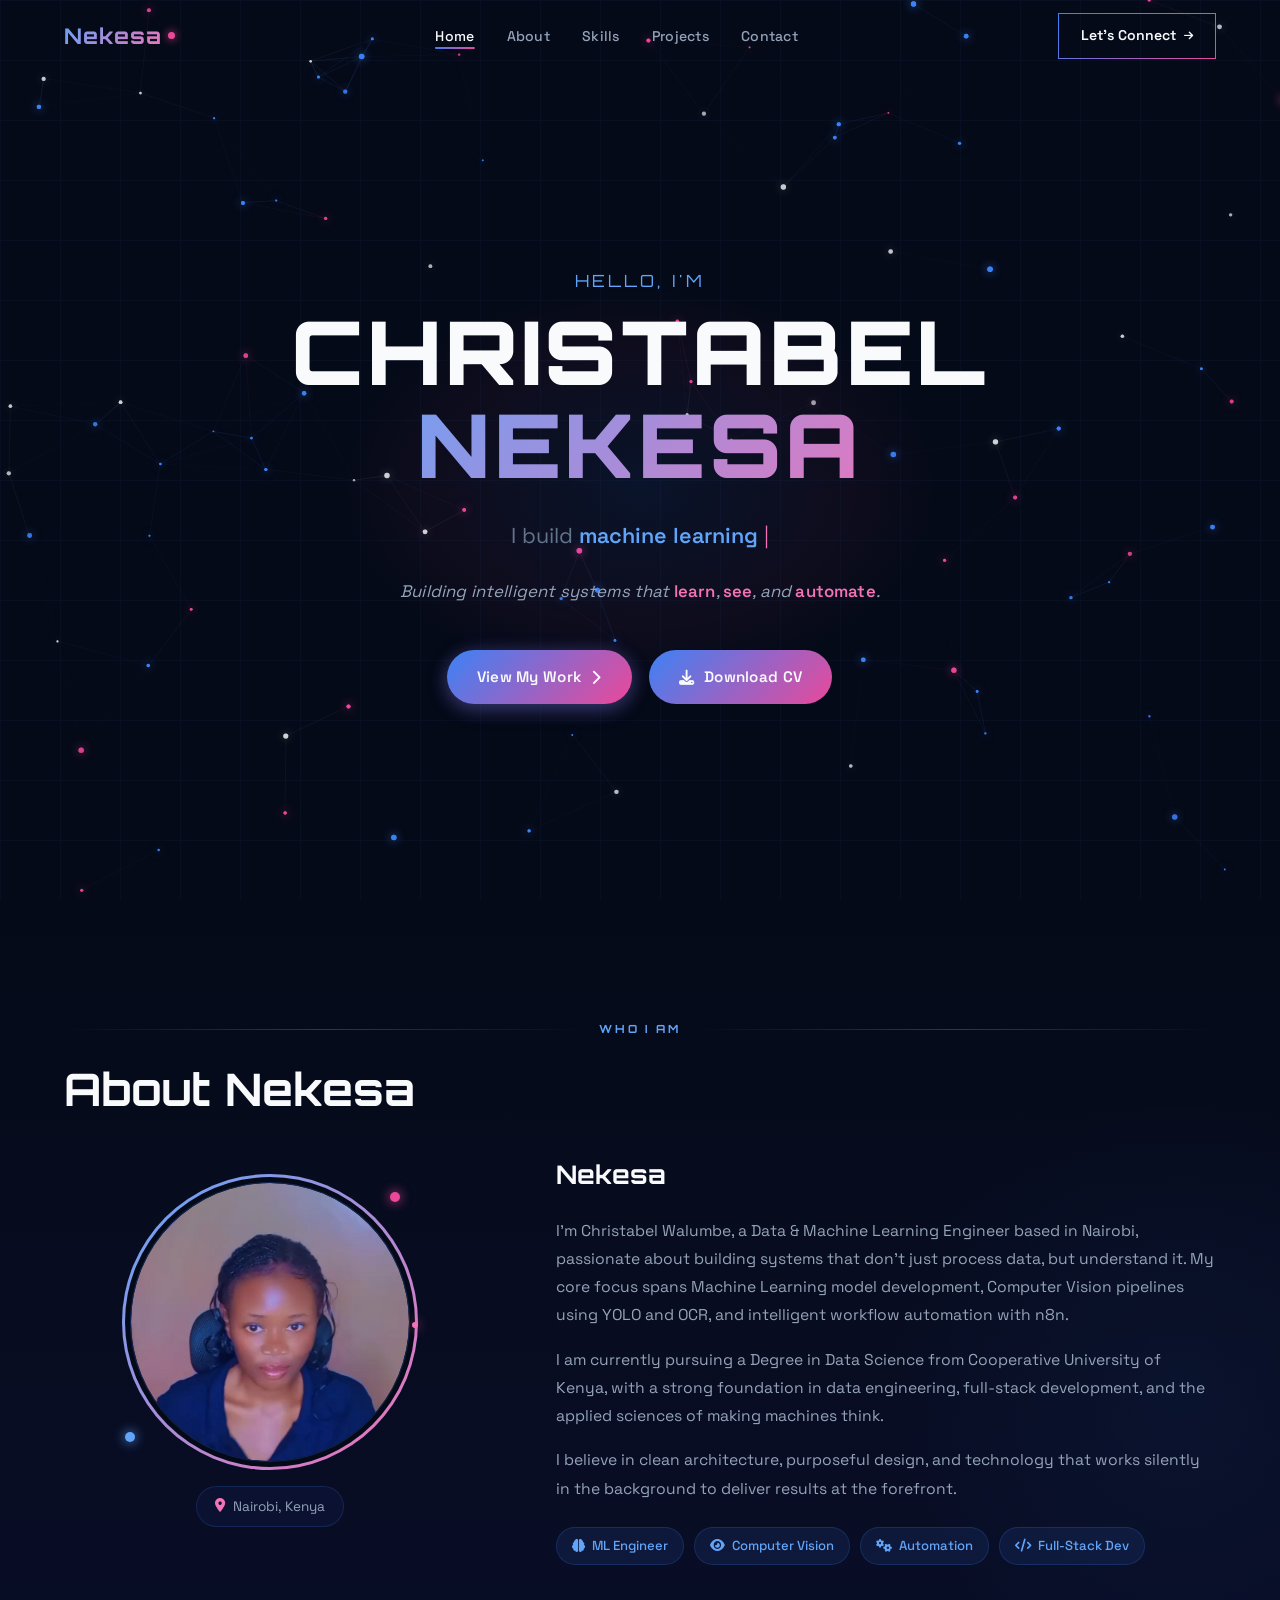
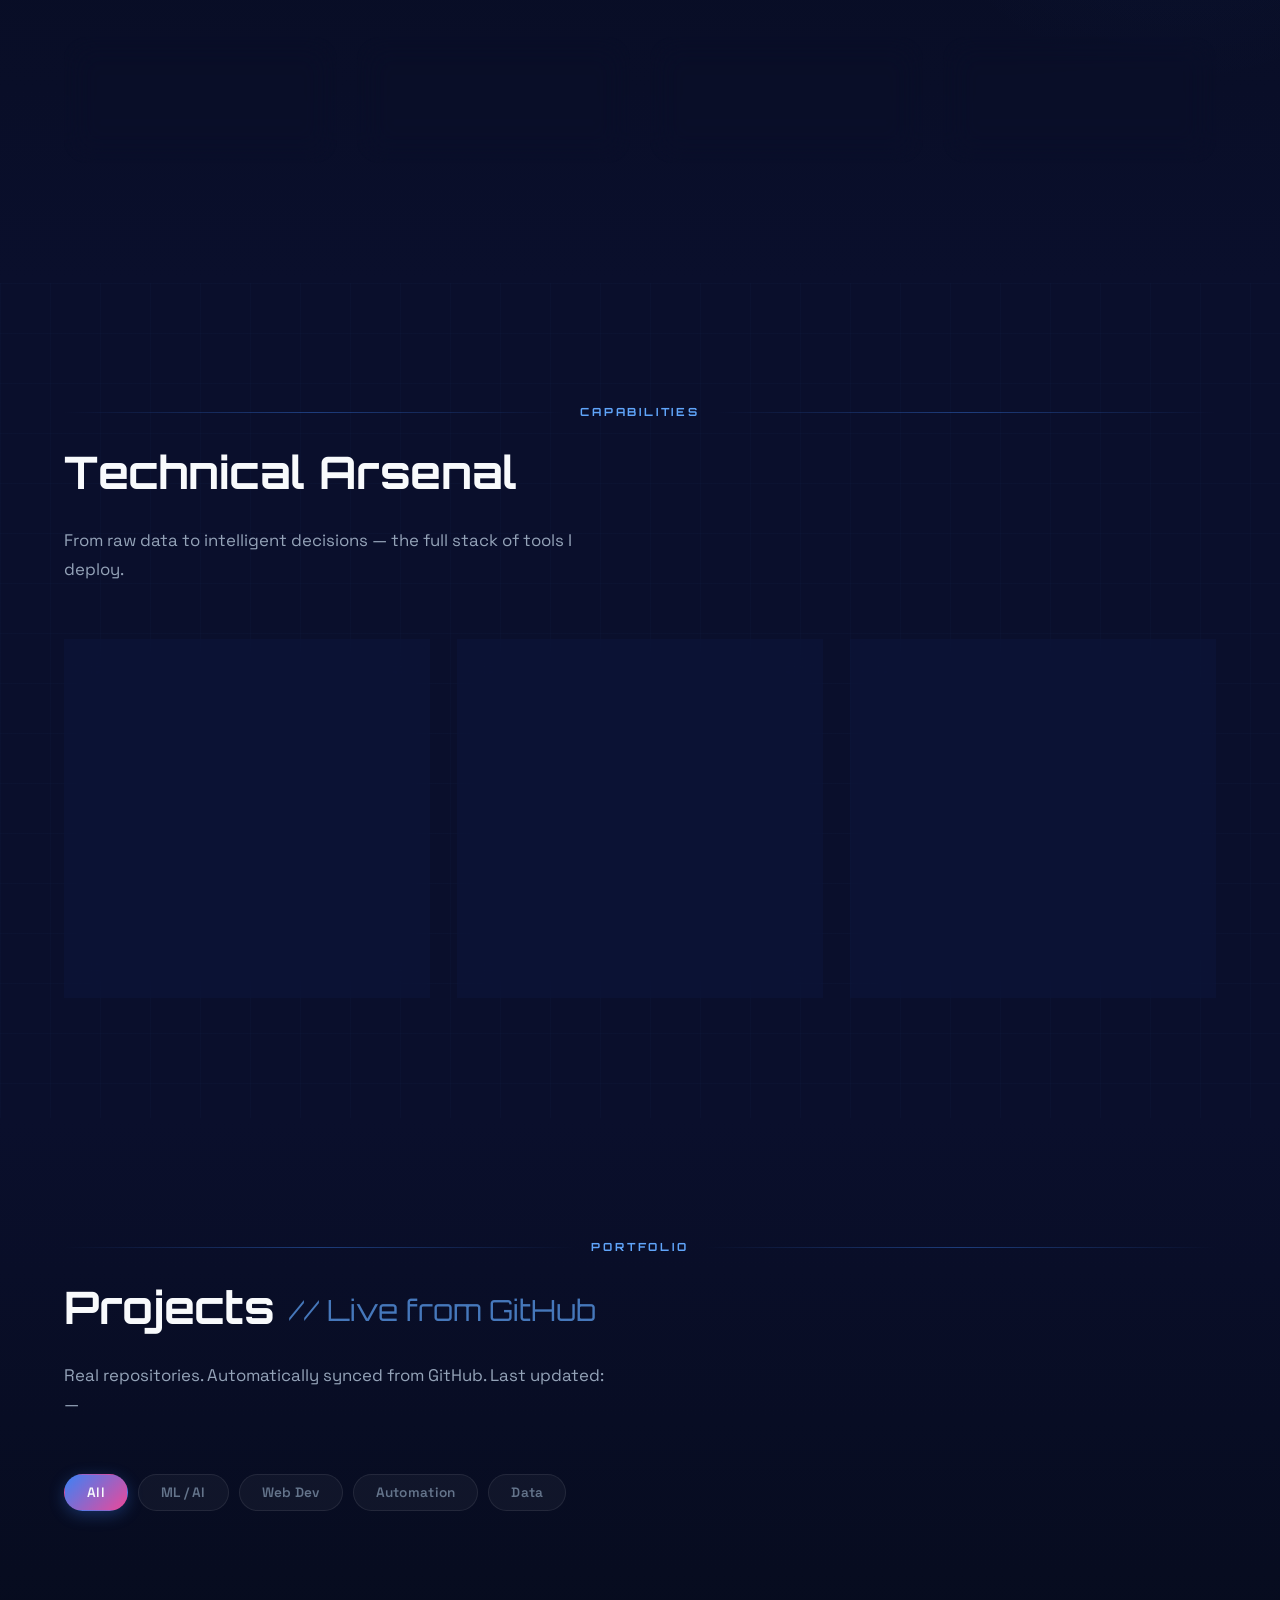
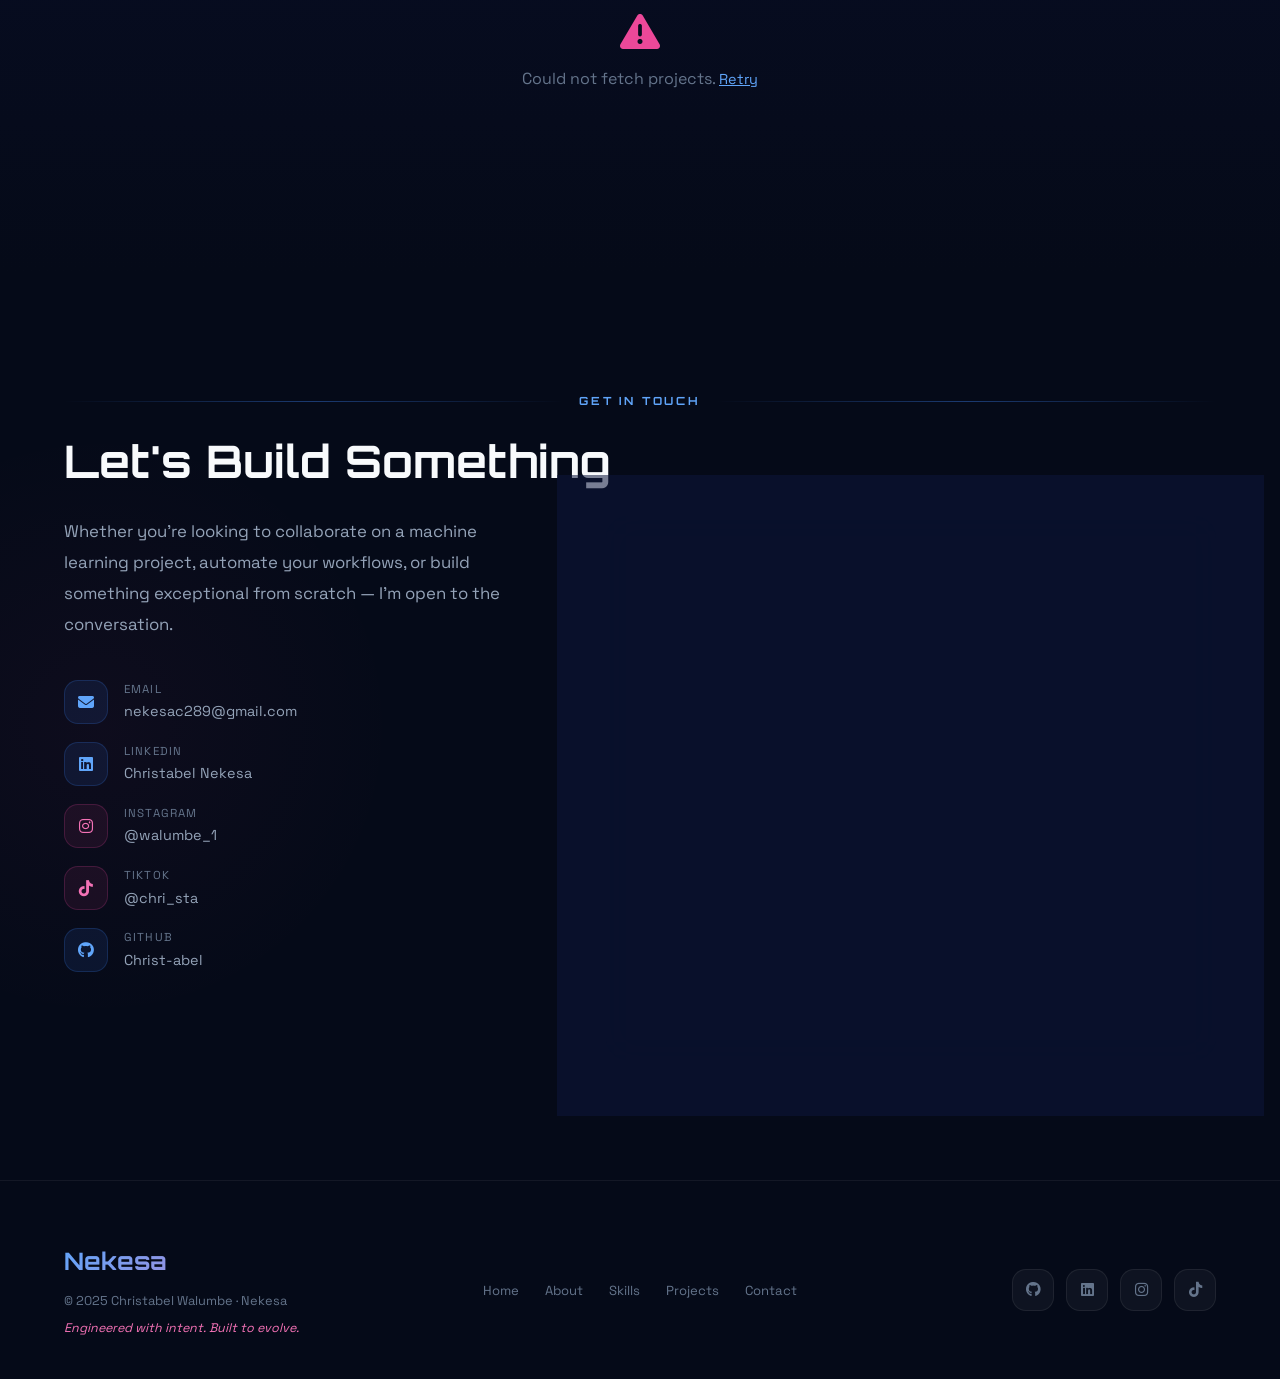
==== commit 8e34427c: "Fix mobile responsiveness overlapping issues and remove bold formatting from bio" ====
--- a/index.html
+++ b/index.html
@@ -163,7 +163,7 @@
 
           <p class="bio-text">
             I'm Christabel Walumbe, a Data &amp; Machine Learning Engineer based in Nairobi, passionate about building
-            systems that don't just process data, but <strong>understand it</strong>. My core focus spans Machine
+            systems that don't just process data, but understand it. My core focus spans Machine
             Learning model development, Computer Vision pipelines using YOLO and OCR, and intelligent workflow
             automation with n8n.
           </p>
--- a/css/style.css
+++ b/css/style.css
@@ -666,6 +666,7 @@
   font-size: 1.6rem;
   font-weight: 700;
   color: var(--text-white);
+  margin-top: 10px;
 }
 .bio-alias {
   font-size: 0.85rem;
@@ -1292,7 +1293,7 @@
 }
 
 @media (max-width: 768px) {
-  :root { --section-pad: 80px; }
+  :root { --section-pad: 100px; }
   .nav-links, .nav-cta { display: none; }
   .hamburger { display: flex; }
   .about-grid { grid-template-columns: 1fr; }
@@ -1309,7 +1310,7 @@
 }
 
 @media (max-width: 480px) {
-  :root { --section-pad: 64px; }
+  :root { --section-pad: 90px; }
   .stat-cards { grid-template-columns: 1fr; }
   .hero-ctas { flex-direction: column; align-items: stretch; }
   .btn { justify-content: center; }
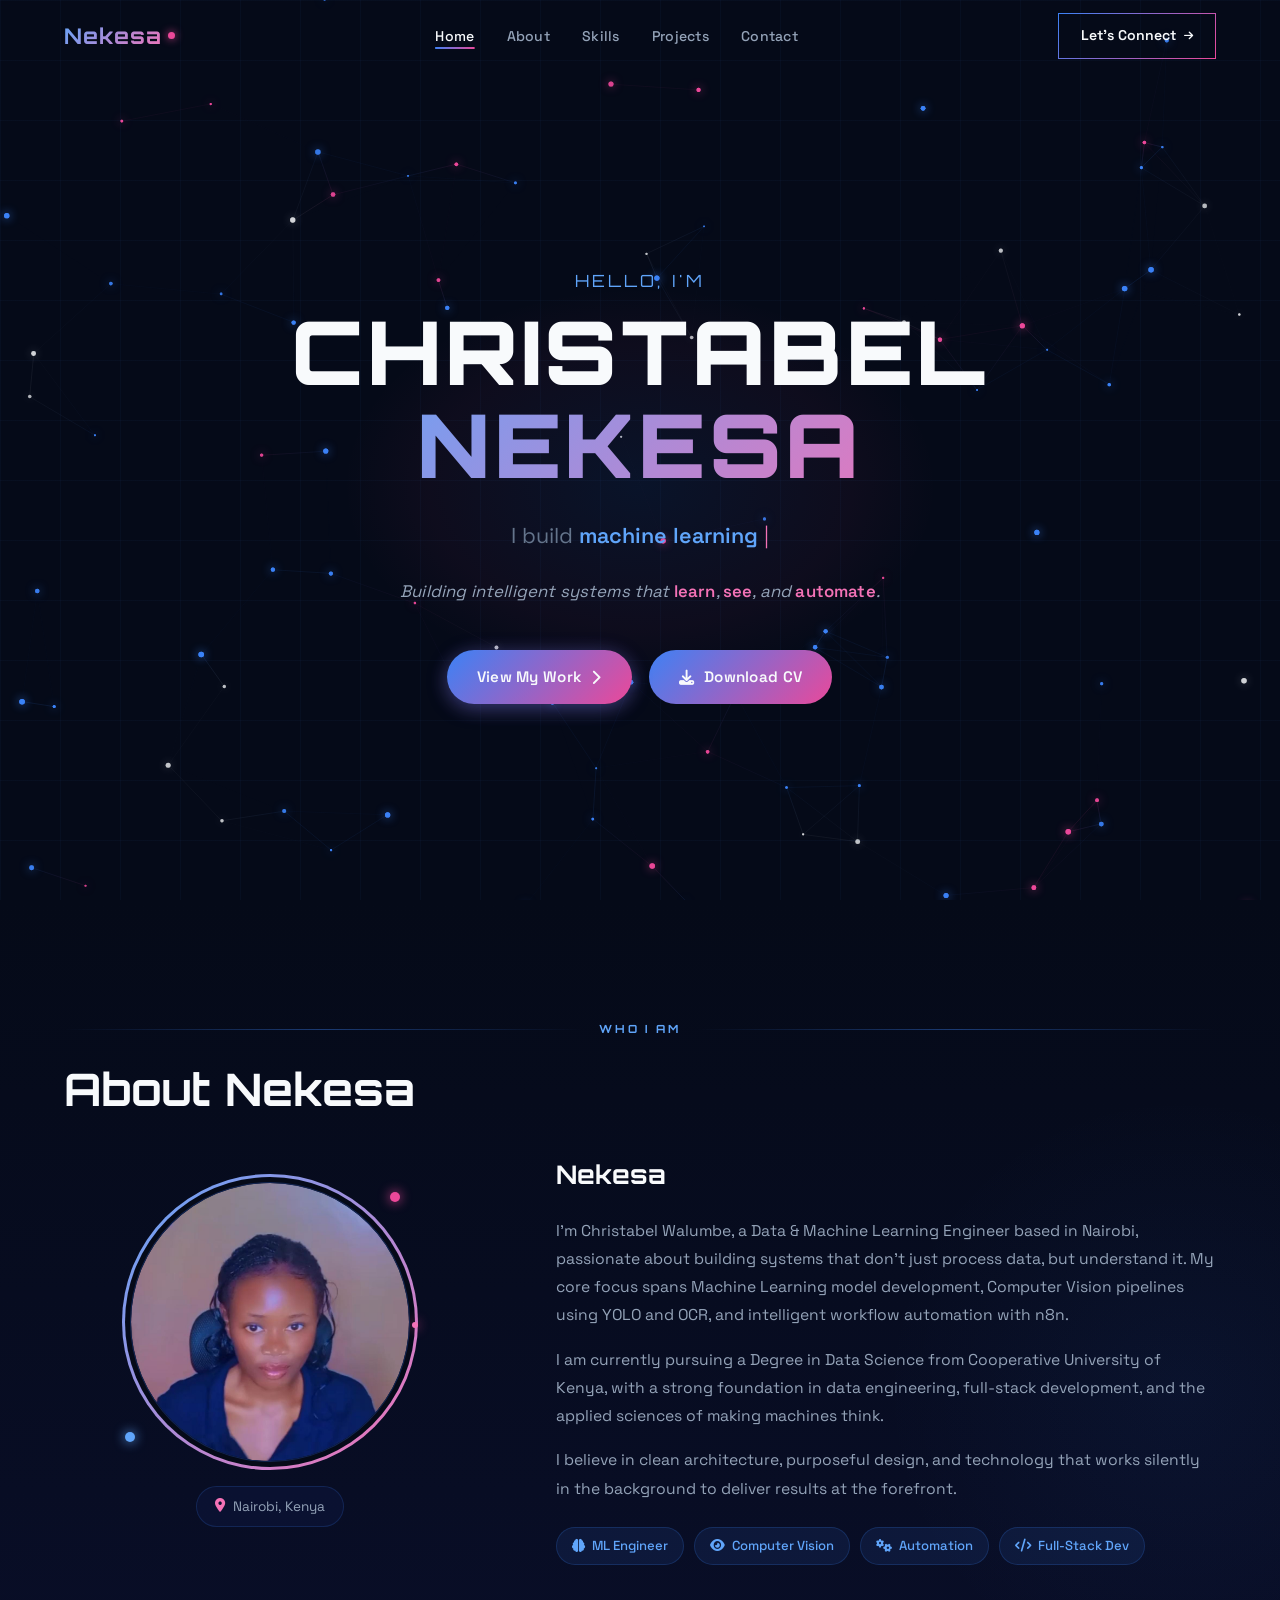
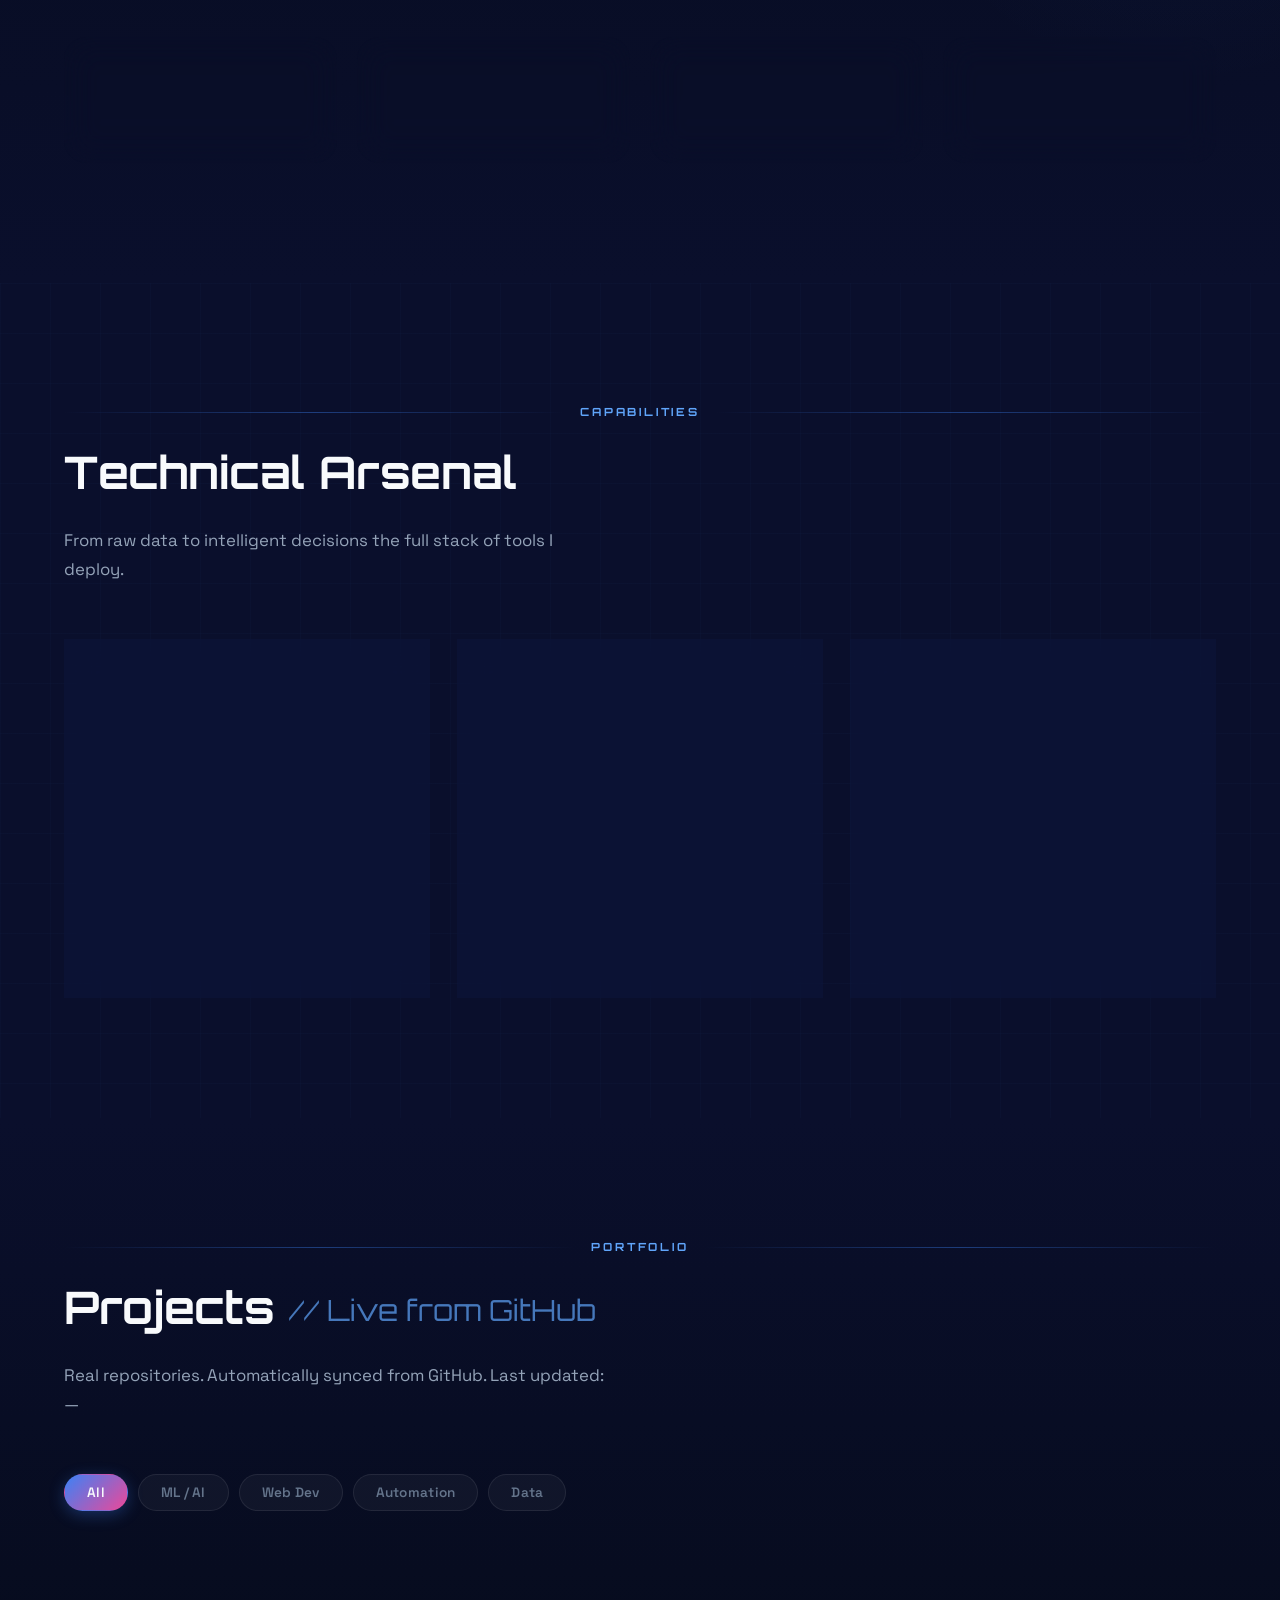
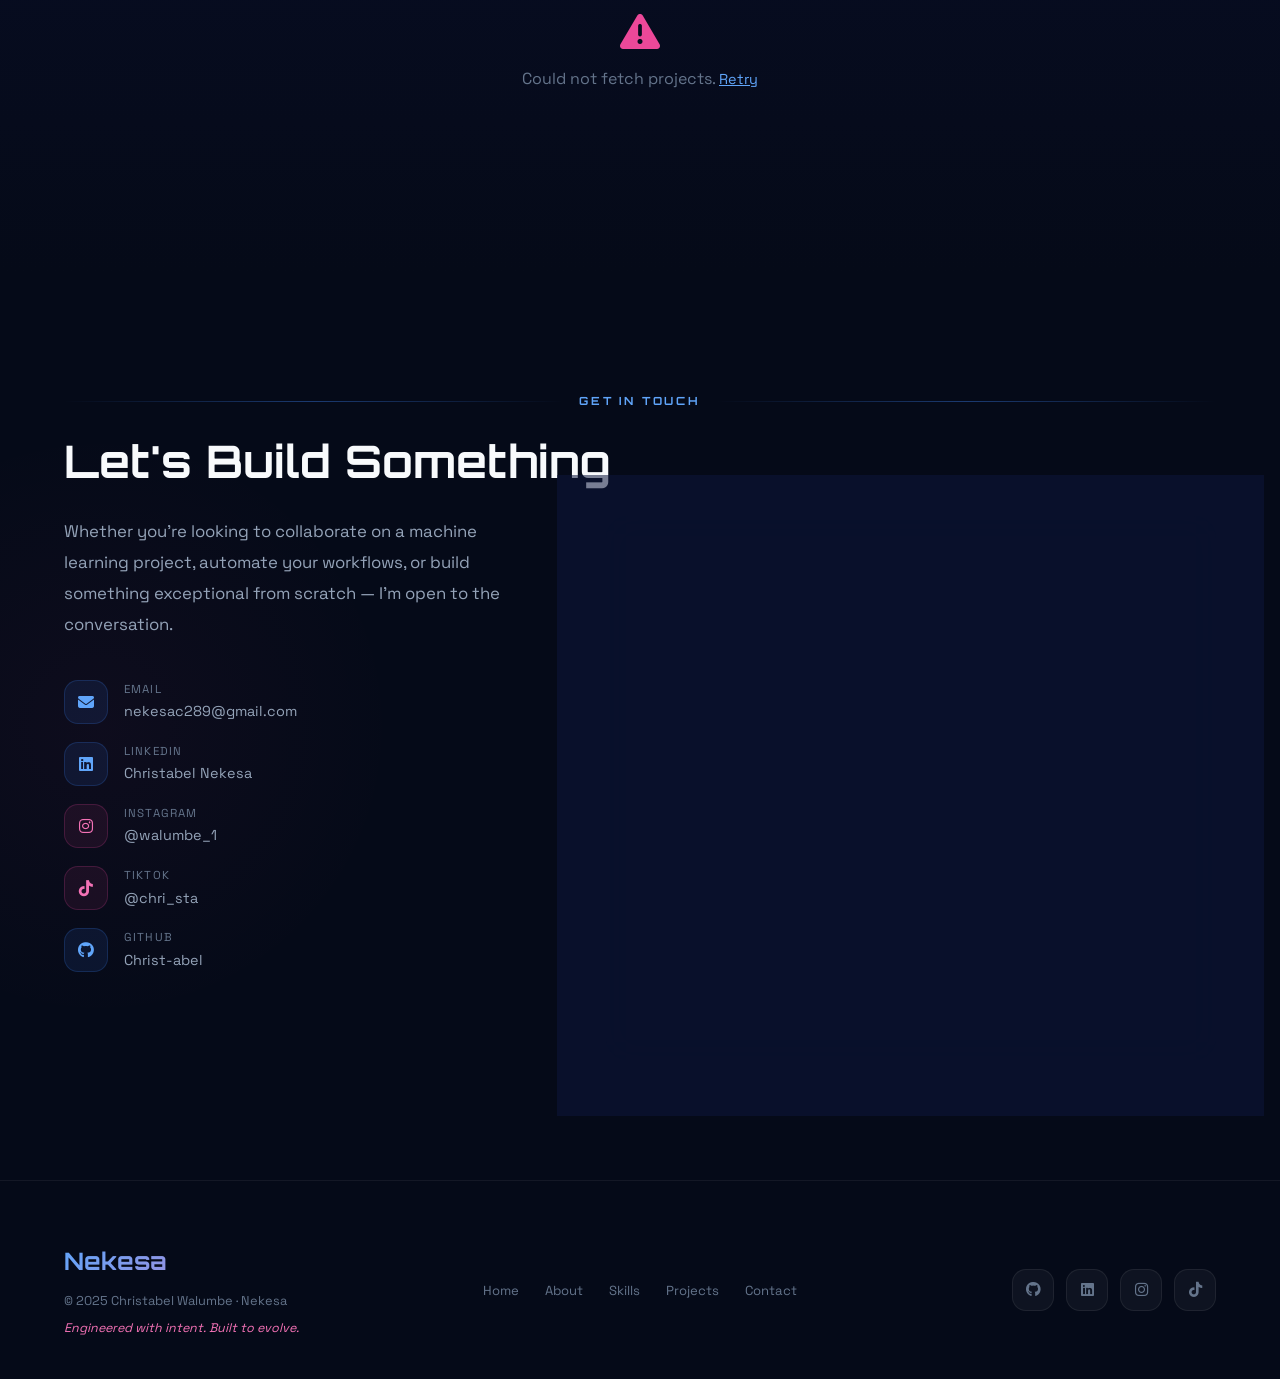
==== commit 1552fb9f: "Minor text update in skills section" ====
--- a/index.html
+++ b/index.html
@@ -230,7 +230,7 @@
       </div>
       <h2 class="section-title" data-aos="fade-up" data-aos-delay="100">Technical Arsenal</h2>
       <p class="section-subtitle" data-aos="fade-up" data-aos-delay="150">
-        From raw data to intelligent decisions — the full stack of tools I deploy.
+        From raw data to intelligent decisions the full stack of tools I deploy.
       </p>
 
       <div class="skills-clusters">
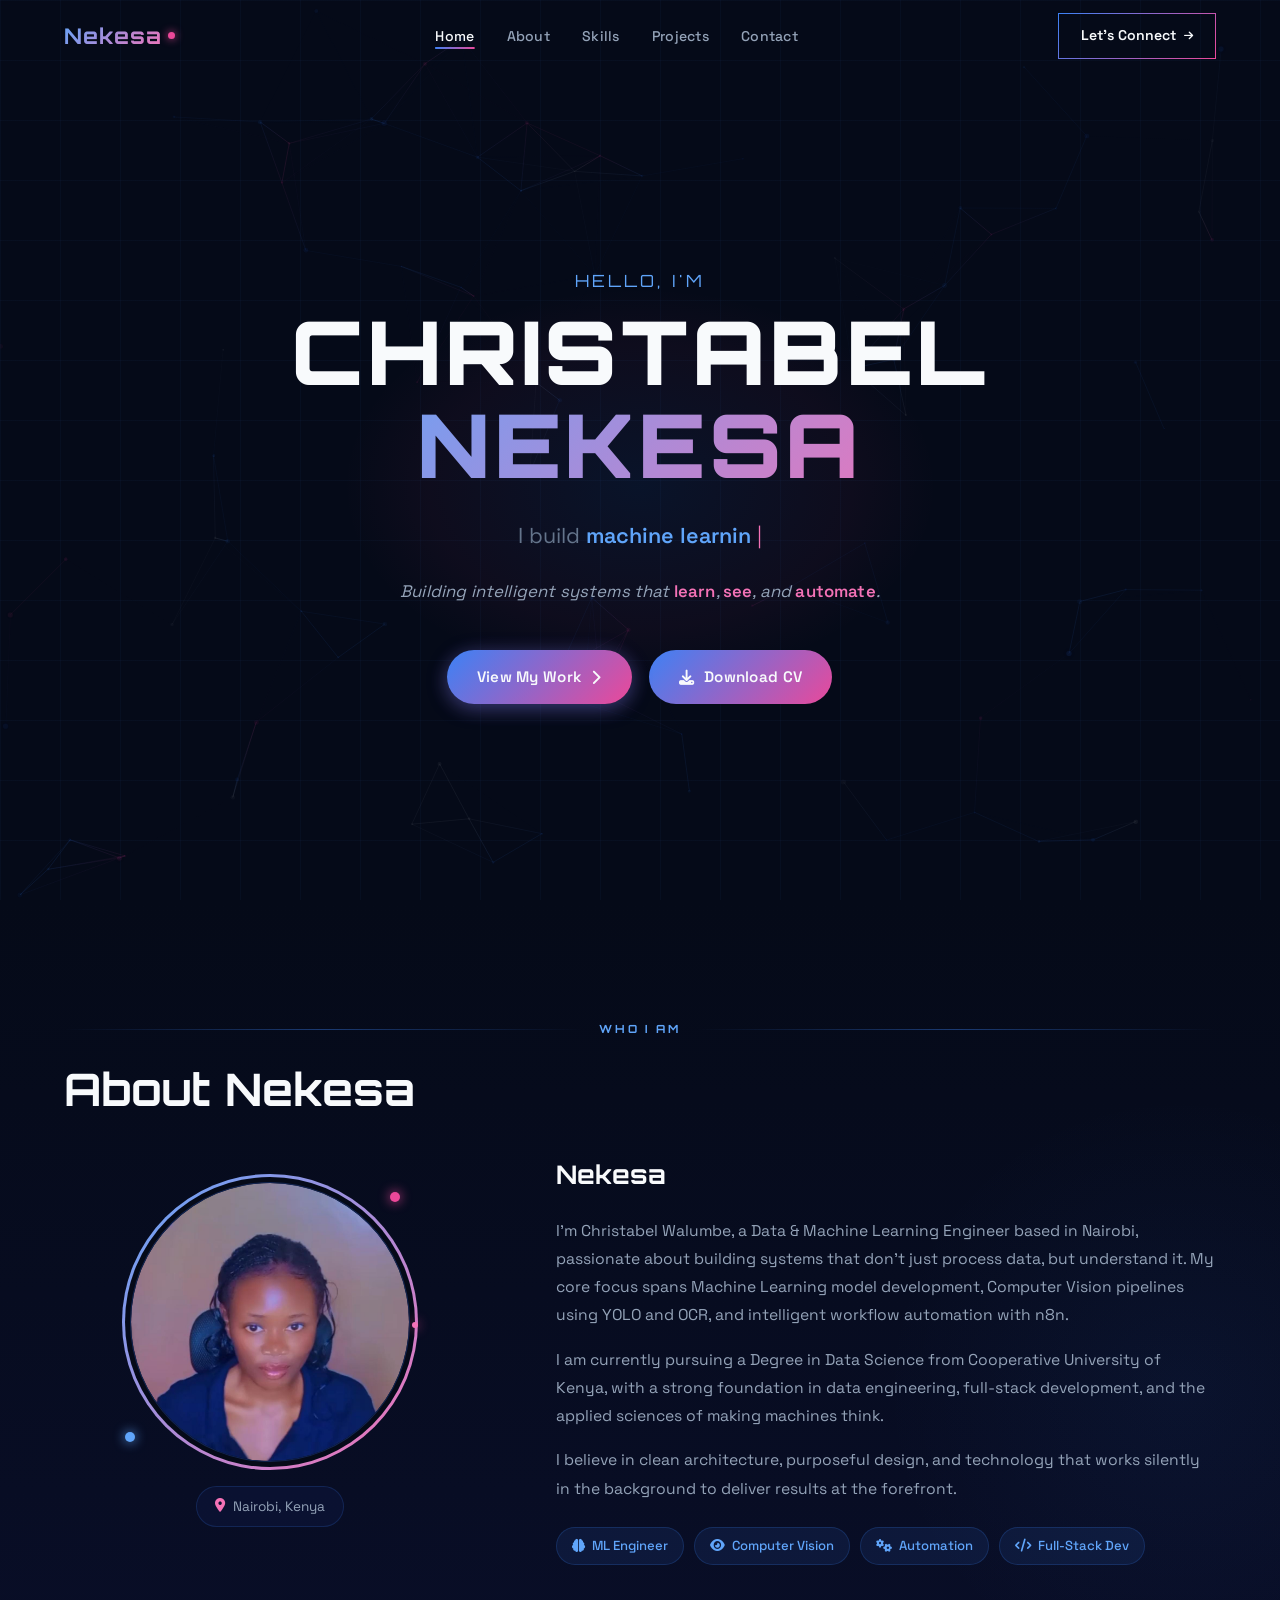
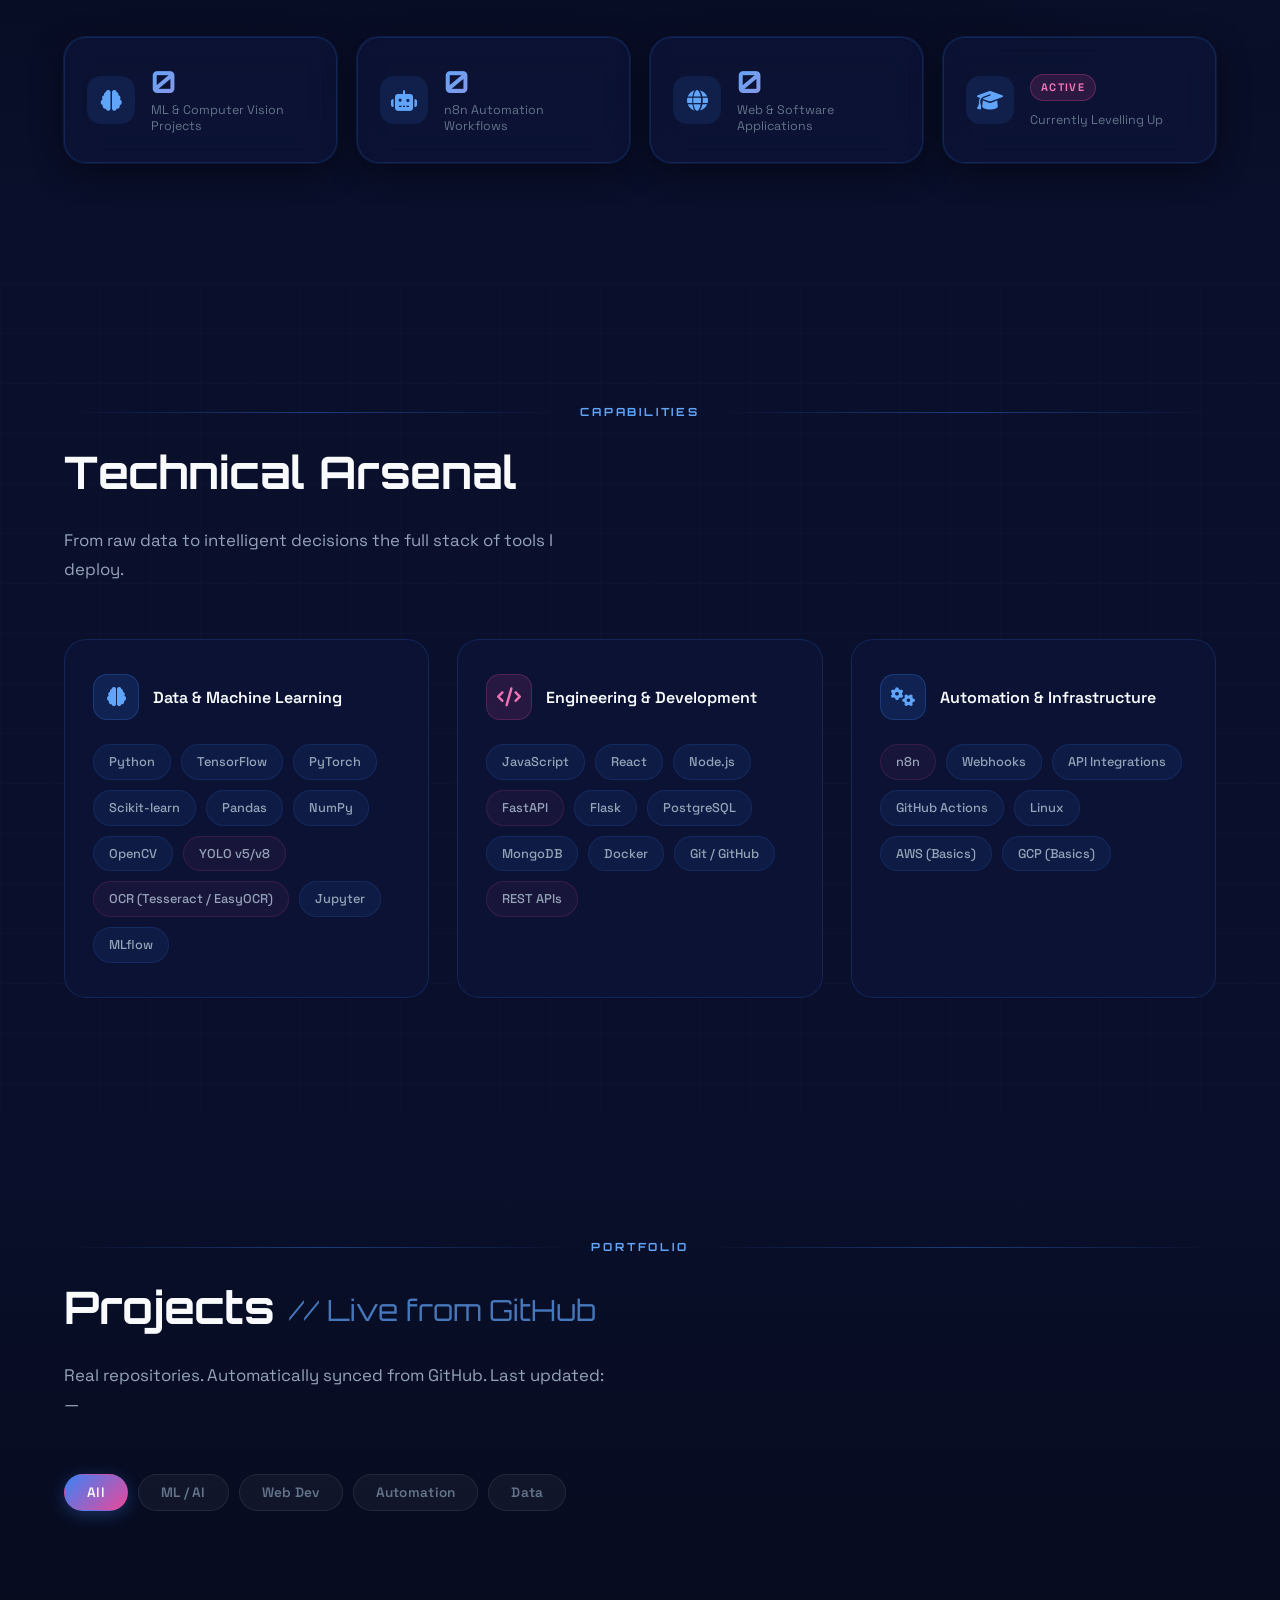
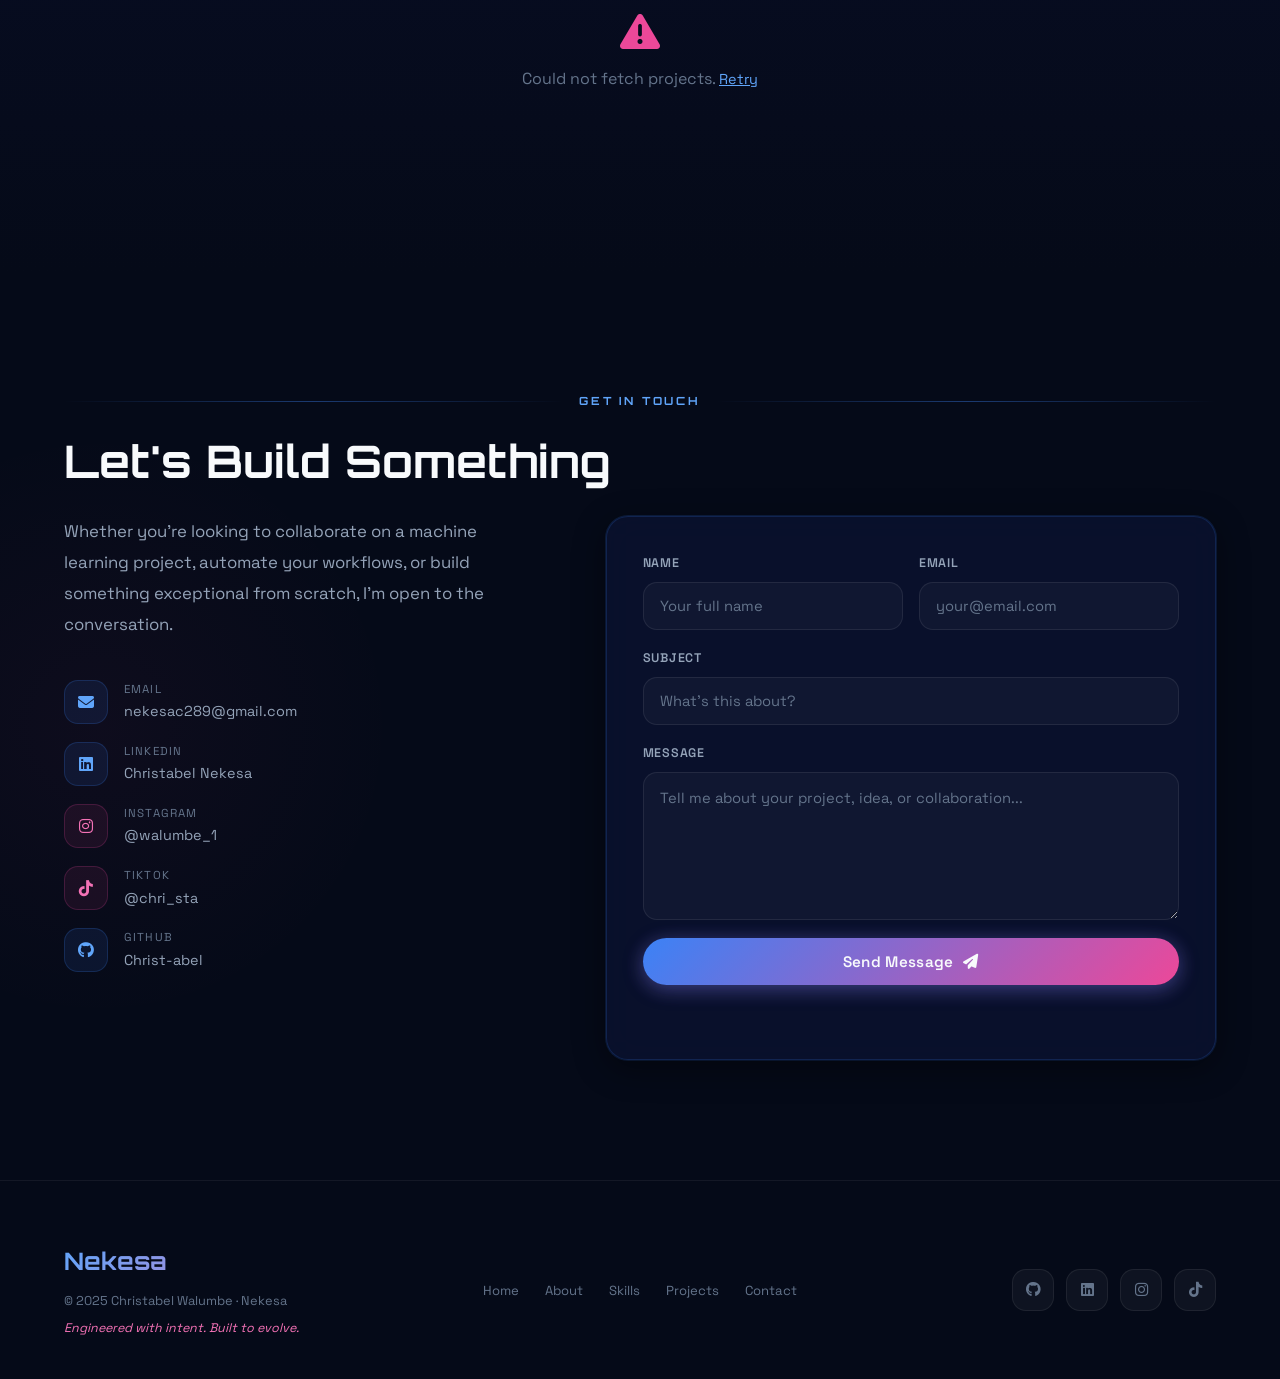
==== commit 543fee48: "Remove dash from contact section text" ====
--- a/index.html
+++ b/index.html
@@ -369,7 +369,7 @@
         <div class="contact-info" data-aos="fade-right" data-aos-delay="200">
           <p class="contact-pitch">
             Whether you're looking to collaborate on a machine learning project, automate your workflows, or build
-            something exceptional from scratch — I'm open to the conversation.
+            something exceptional from scratch, I'm open to the conversation.
           </p>
 
           <ul class="contact-details" role="list">
